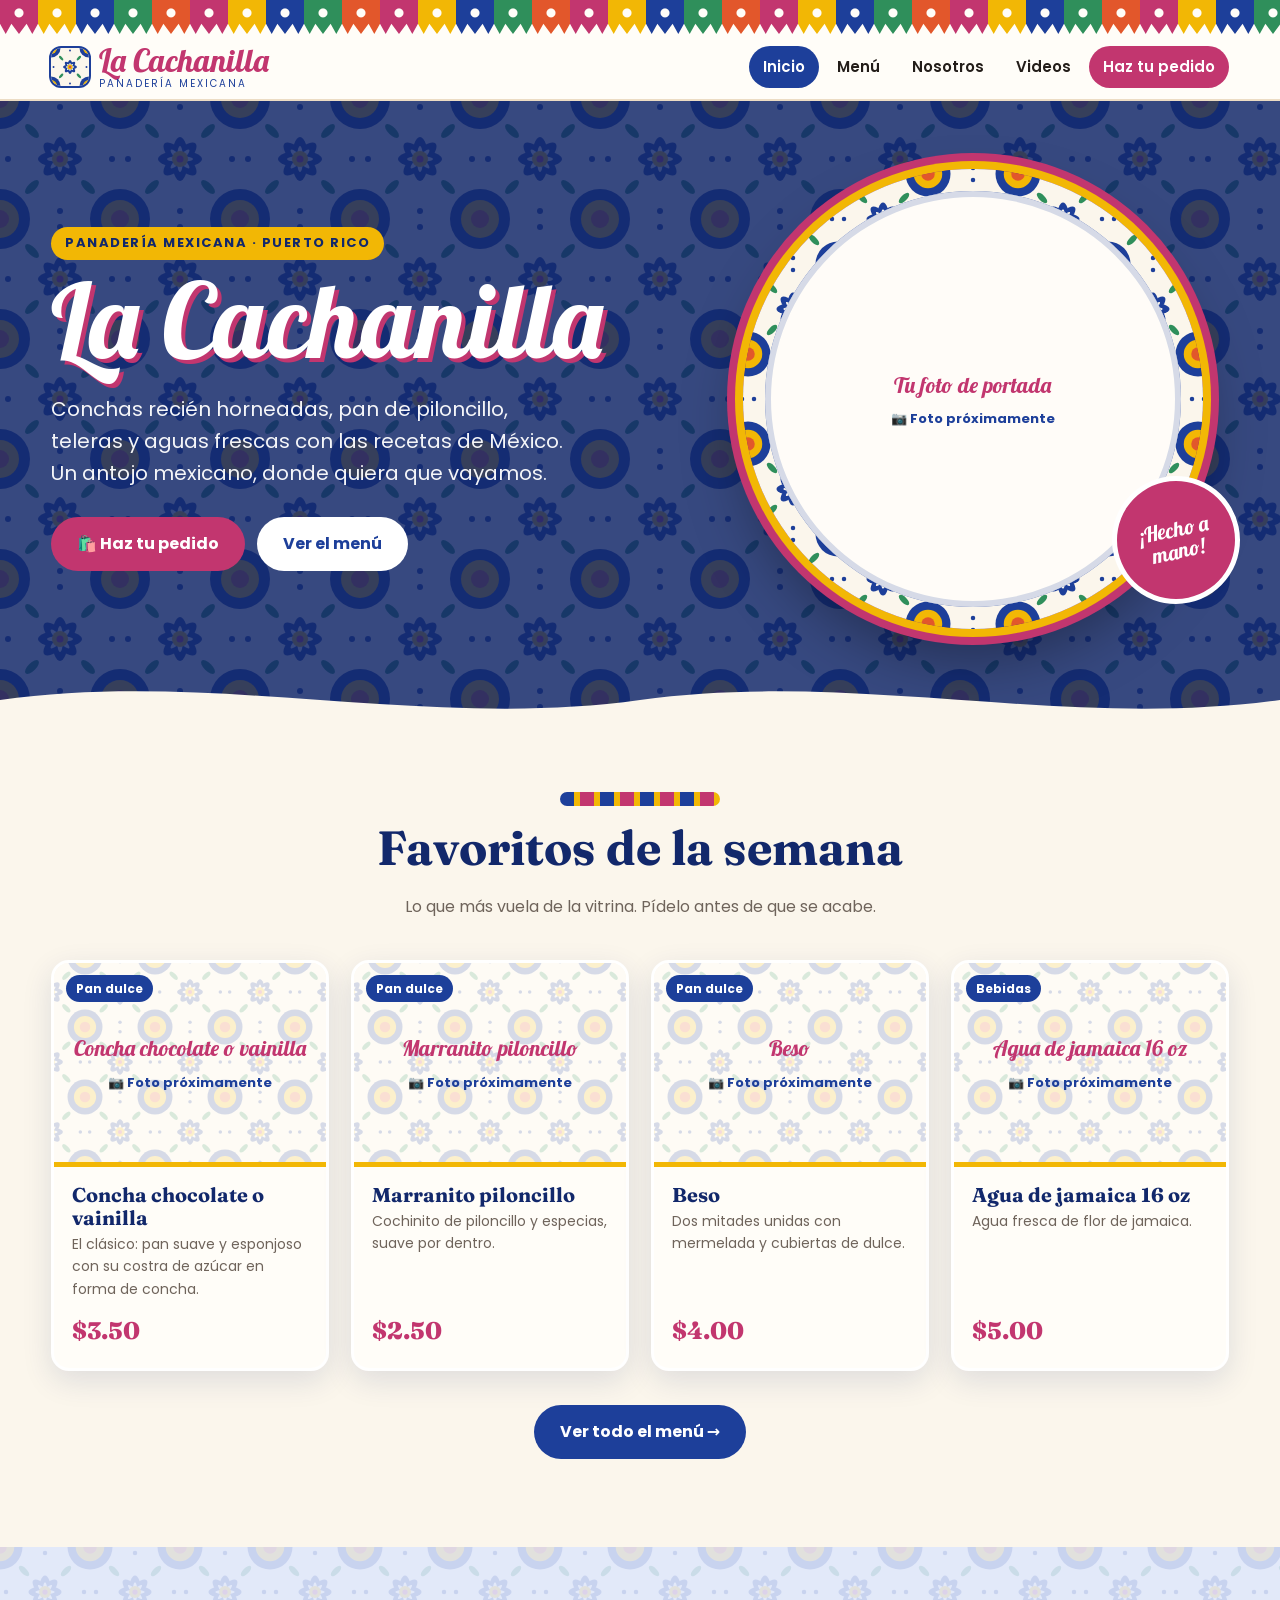
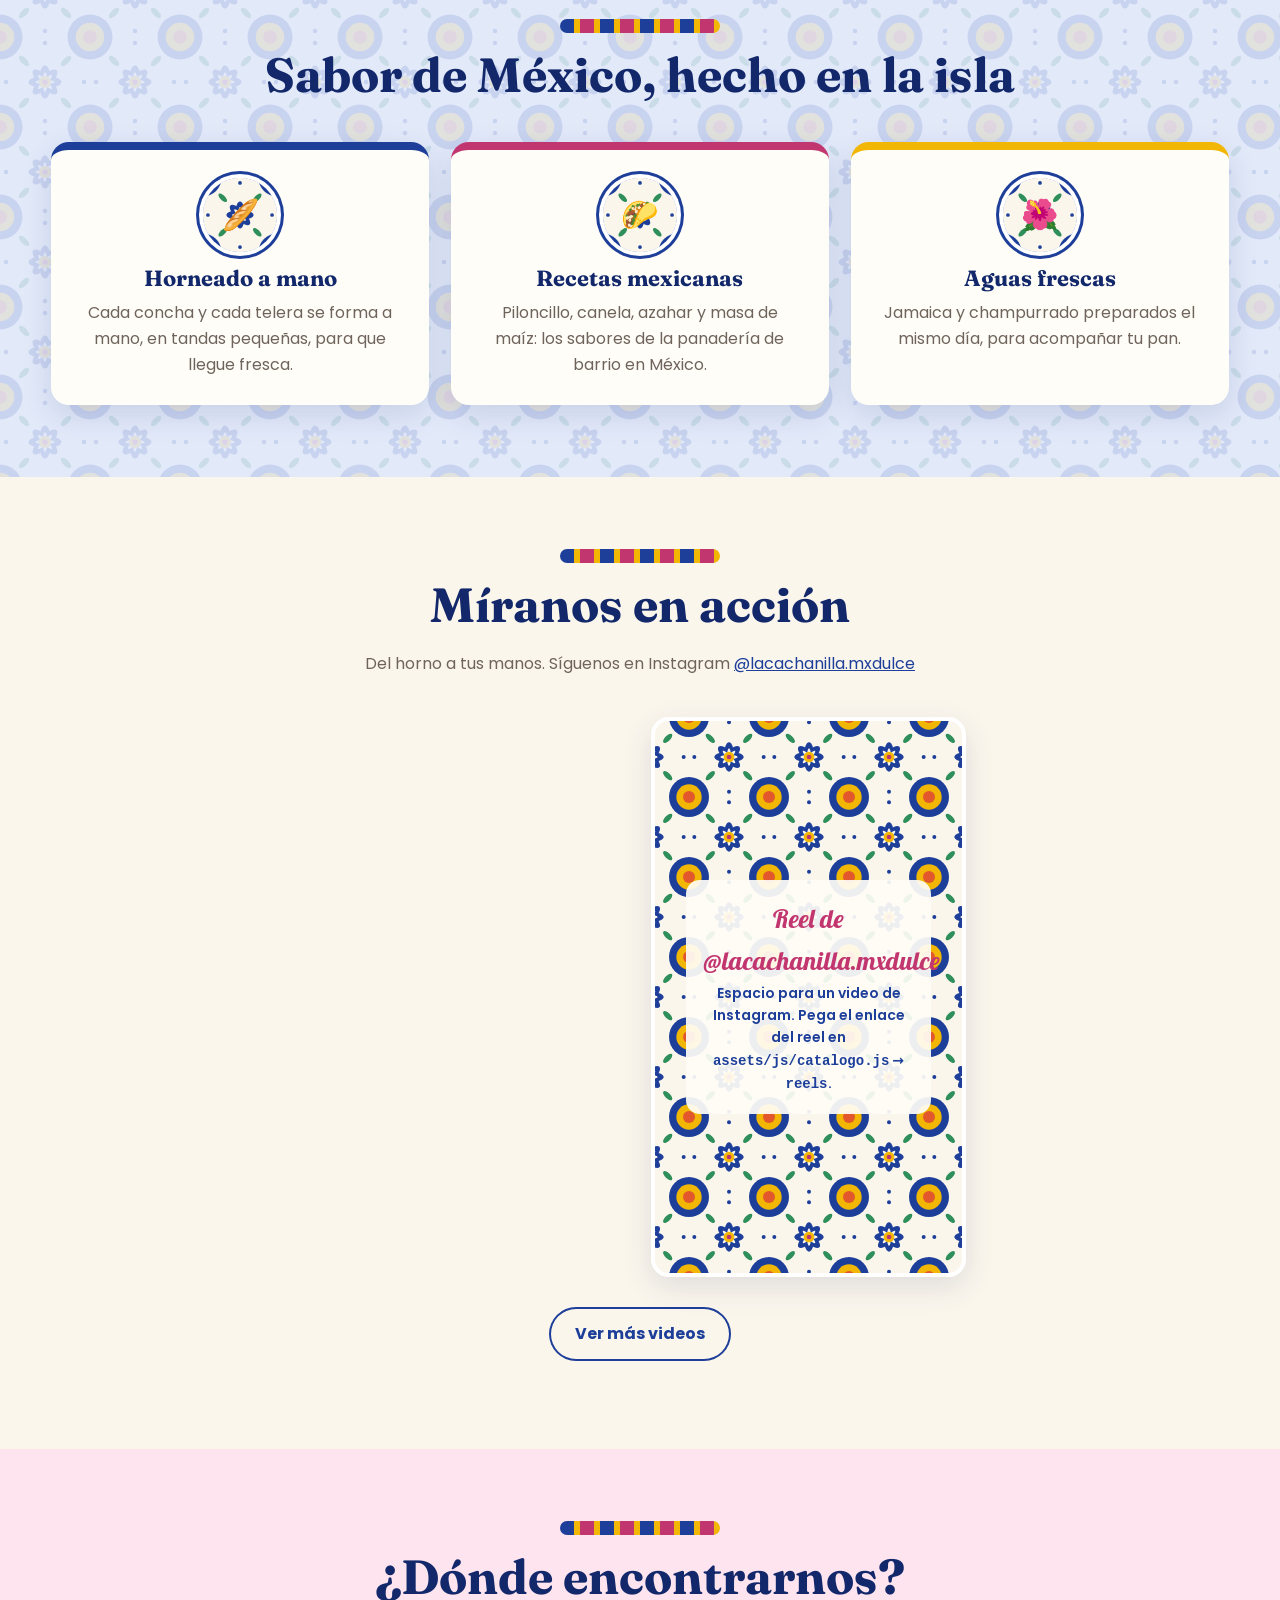
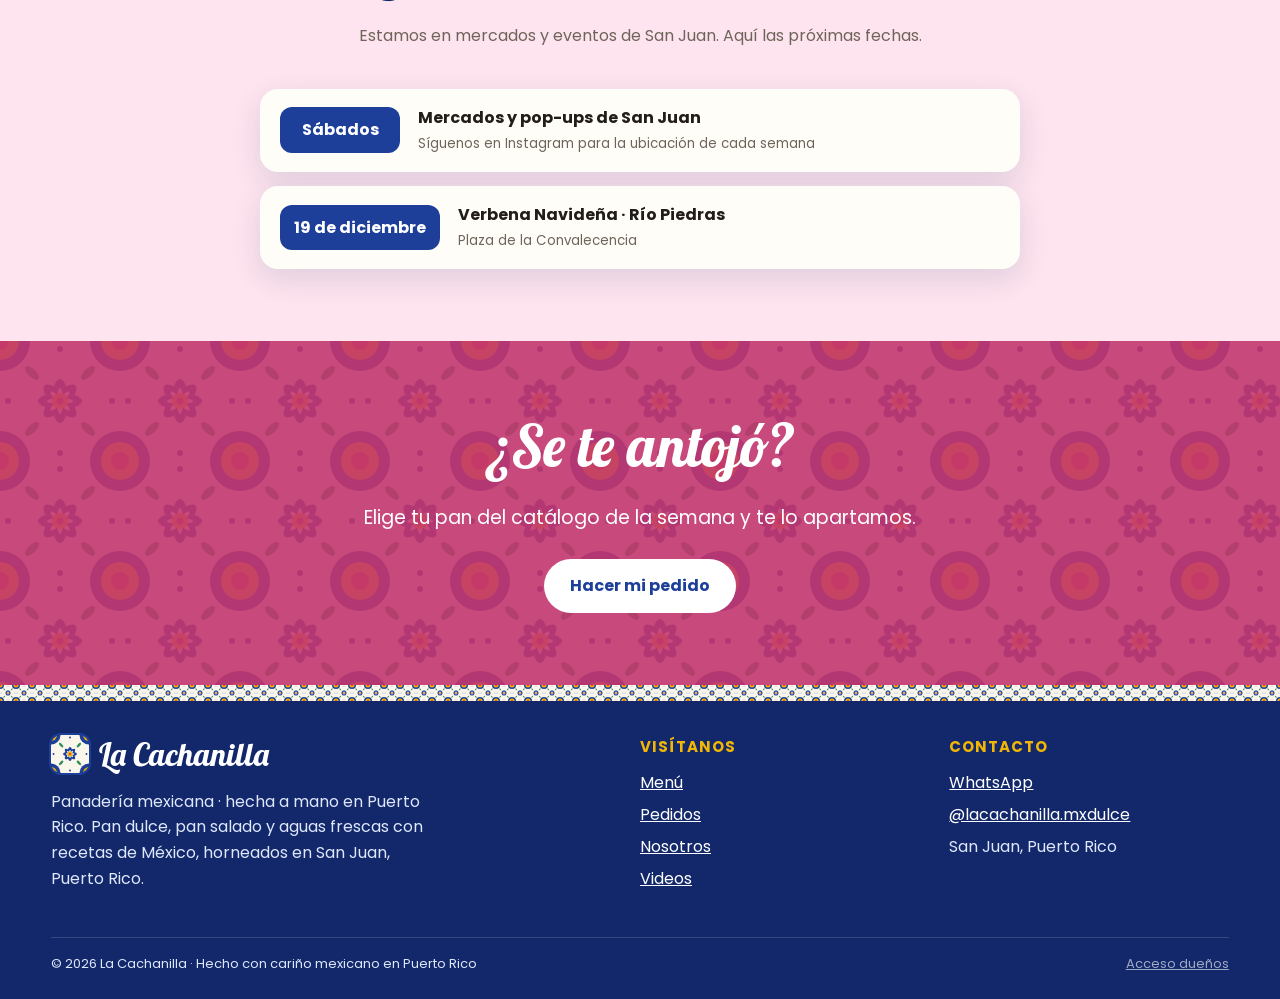
==== index.html @ 2eab951f "Sitio web La Cachanilla: diseño talavera, pedidos, panel de dueños y POS Co-Authored-By: Claude Opus" ====
<!DOCTYPE html>
<html lang="es">
<head>
<meta charset="UTF-8">
<meta name="viewport" content="width=device-width, initial-scale=1">
<title>La Cachanilla · Panadería Mexicana en Puerto Rico</title>
<meta name="description" content="Pan dulce mexicano, conchas, marranitos, teleras y aguas frescas hechos a mano en San Juan, Puerto Rico. Haz tu pedido de la semana.">
<link rel="icon" href="assets/img/talavera.svg">
<link rel="preconnect" href="https://fonts.googleapis.com"><link rel="preconnect" href="https://fonts.gstatic.com" crossorigin>
<link href="https://fonts.googleapis.com/css2?family=Fraunces:opsz,wght@9..144,700;9..144,800&family=Lobster&family=Poppins:wght@400;600;700&display=swap" rel="stylesheet">
<link rel="stylesheet" href="assets/css/styles.css">
<script>window.phFoto=function(i){(window._phq=window._phq||[]).push(i)}</script>
</head>
<body data-page="inicio">
<div id="site-header"></div>

<main>
  <!-- HERO -->
  <section class="hero" style="padding:0">
    <div class="wrap">
      <div>
        <span class="kicker">Panadería mexicana · Puerto Rico</span>
        <h1>La Cachanilla</h1>
        <p class="lead">Conchas recién horneadas, pan de piloncillo, teleras y aguas frescas con las recetas de México. Un antojo mexicano, donde quiera que vayamos.</p>
        <div class="btns">
          <a class="btn btn-rosa" href="pedidos.html">🛍️ Haz tu pedido</a>
          <a class="btn btn-blanco" href="menu.html">Ver el menú</a>
        </div>
      </div>
      <div style="position:relative">
        <div class="plato">
          <!-- ESPACIO PARA FOTO PRINCIPAL: sube assets/img/portada.jpg -->
          <div class="foto"><img src="assets/img/portada.jpg" alt="Pan dulce de La Cachanilla" data-n="Tu foto de portada" onerror="phFoto(this)"></div>
        </div>
        <div class="sello">¡Hecho a mano!</div>
      </div>
    </div>
    <svg class="ola" viewBox="0 0 1440 50" preserveAspectRatio="none" aria-hidden="true"><path d="M0 30 C 240 0 480 60 720 30 C 960 0 1200 60 1440 30 L1440 50 L0 50 Z" fill="#fbf6ec"/></svg>
  </section>

  <!-- DESTACADOS -->
  <section>
    <div class="wrap">
      <div class="titulo rev">
        <div class="cenefa"></div>
        <h2>Favoritos de la semana</h2>
        <p>Lo que más vuela de la vitrina. Pídelo antes de que se acabe.</p>
      </div>
      <div class="grid" id="destacados"></div>
      <p style="text-align:center;margin-top:34px"><a class="btn btn-azul" href="menu.html">Ver todo el menú →</a></p>
    </div>
  </section>

  <!-- VALORES -->
  <section class="bg-azulejo">
    <div class="wrap">
      <div class="titulo rev">
        <div class="cenefa"></div>
        <h2>Sabor de México, hecho en la isla</h2>
      </div>
      <div class="valores">
        <div class="valor rev"><div class="ico">🥖</div><h3>Horneado a mano</h3><p>Cada concha y cada telera se forma a mano, en tandas pequeñas, para que llegue fresca.</p></div>
        <div class="valor rev"><div class="ico">🌮</div><h3>Recetas mexicanas</h3><p>Piloncillo, canela, azahar y masa de maíz: los sabores de la panadería de barrio en México.</p></div>
        <div class="valor rev"><div class="ico">🌺</div><h3>Aguas frescas</h3><p>Jamaica y champurrado preparados el mismo día, para acompañar tu pan.</p></div>
      </div>
    </div>
  </section>

  <!-- VIDEO / INSTAGRAM -->
  <section>
    <div class="wrap">
      <div class="titulo rev">
        <div class="cenefa"></div>
        <h2>Míranos en acción</h2>
        <p>Del horno a tus manos. Síguenos en Instagram <a id="igLink" target="_blank" rel="noopener"></a></p>
      </div>
      <div class="reels" id="reelsInicio"></div>
      <p style="text-align:center;margin-top:30px"><a class="btn btn-borde" href="instagram.html">Ver más videos</a></p>
    </div>
  </section>

  <!-- EVENTOS -->
  <section class="bg-rosa">
    <div class="wrap">
      <div class="titulo rev">
        <div class="cenefa"></div>
        <h2>¿Dónde encontrarnos?</h2>
        <p>Estamos en mercados y eventos de San Juan. Aquí las próximas fechas.</p>
      </div>
      <div class="eventos" id="eventos"></div>
    </div>
  </section>

  <!-- CTA -->
  <section class="banda">
    <div class="wrap">
      <h2>¿Se te antojó?</h2>
      <p style="font-size:19px;margin:0 0 26px">Elige tu pan del catálogo de la semana y te lo apartamos.</p>
      <a class="btn btn-blanco" href="pedidos.html">Hacer mi pedido</a>
    </div>
  </section>
</main>

<div id="site-footer"></div>

<script src="assets/js/catalogo.js"></script>
<script src="assets/js/site.js"></script>
<script src="assets/js/instagram.js"></script>
<script>
  const D = window.CACHANILLA;
  $('#destacados').innerHTML = D.productos.filter(p => p.destacado && p.disponible).slice(0, 4).map(p => `
    <article class="card rev">
      <div class="img">${fotoProducto(p)}<span class="tag">${esc(p.cat)}</span></div>
      <div class="body"><h3>${esc(p.nombre)}</h3><p>${esc(p.desc)}</p><div class="precio">${money(p.precio)}</div></div>
    </article>`).join('');
  $('#eventos').innerHTML = D.negocio.eventos.map(e => `
    <div class="evento rev"><div class="f">${esc(e.fecha)}</div><div><b>${esc(e.lugar)}</b><small>${esc(e.nota || '')}</small></div></div>`).join('');
  const ig = $('#igLink'); ig.href = 'https://instagram.com/' + D.negocio.instagram; ig.textContent = '@' + D.negocio.instagram;
  pintarReels('#reelsInicio', 2, true);
  revelar();
</script>
</body>
</html>
---- assets/css/styles.css ----
/* =========================================================
   La Cachanilla · Estilos del sitio (concepto Talavera)
   ========================================================= */
:root{
  --cobalto:#1d3f9a; --cobalto-o:#12286b; --cielo:#dfe7fb;
  --amarillo:#f2b705; --naranja:#e2572b; --rosa:#c2366f; --rosa-l:#fde4ee;
  --verde:#1f4d3a; --hoja:#2f8f5b; --crema:#fbf6ec; --papel:#fffdf8;
  --tinta:#231d19; --gris:#6f645b; --linea:#ecdcc4;
  --radio:18px; --sombra:0 10px 30px rgba(18,40,107,.12);
  --f-logo:'Lobster',cursive; --f-tit:'Fraunces',Georgia,serif; --f-txt:'Poppins',system-ui,sans-serif;
}
*{box-sizing:border-box}
html{scroll-behavior:smooth}
body{margin:0;font-family:var(--f-txt);color:var(--tinta);background:var(--crema);line-height:1.6;font-size:16px}
img{max-width:100%;display:block}
a{color:var(--cobalto)}
h1,h2,h3{font-family:var(--f-tit);line-height:1.15;margin:0 0 .4em;color:var(--cobalto-o)}
.wrap{width:min(1180px,92%);margin-inline:auto}
.sr{position:absolute;width:1px;height:1px;overflow:hidden;clip:rect(0 0 0 0)}

/* ---------- Papel picado ---------- */
.papel{display:flex;height:34px;overflow:hidden;position:relative;z-index:2}
.papel span{flex:1;min-width:38px;clip-path:polygon(0 0,100% 0,100% 70%,85% 100%,70% 70%,50% 100%,30% 70%,15% 100%,0 70%);
  -webkit-mask:radial-gradient(circle at 50% 38%,transparent 4px,#000 5px);mask:radial-gradient(circle at 50% 38%,transparent 4px,#000 5px)}
.papel span:nth-child(5n+1){background:var(--rosa)} .papel span:nth-child(5n+2){background:var(--amarillo)}
.papel span:nth-child(5n+3){background:var(--cobalto)} .papel span:nth-child(5n+4){background:var(--hoja)}
.papel span:nth-child(5n+5){background:var(--naranja)}
.papel::before{content:"";position:absolute;left:0;right:0;top:3px;height:2px;background:rgba(0,0,0,.25)}

/* ---------- Cabecera ---------- */
.top{position:sticky;top:0;z-index:50;background:var(--papel);box-shadow:0 2px 0 var(--linea)}
.nav{display:flex;align-items:center;gap:18px;padding:10px 0}
.logo{font-family:var(--f-logo);font-size:32px;color:var(--rosa);text-decoration:none;line-height:1;display:flex;align-items:center;gap:10px}
.logo i{width:38px;height:38px;border-radius:10px;background:url(../img/talavera.svg) center/38px;box-shadow:0 0 0 2px var(--cobalto);flex:none}
.logo small{display:block;font-family:var(--f-txt);font-size:10px;letter-spacing:2px;color:var(--cobalto);text-transform:uppercase;margin-top:3px}
.menu{display:flex;gap:4px;margin-left:auto;list-style:none;padding:0;margin-block:0}
.menu a{display:block;padding:9px 14px;border-radius:999px;text-decoration:none;color:var(--tinta);font-weight:600;font-size:15px}
.menu a:hover{background:var(--cielo)}
.menu a.on{background:var(--cobalto);color:#fff}
.menu a.cta{background:var(--rosa);color:#fff}
.menu a.cta:hover{background:#a52a5c}
.burger{display:none;margin-left:auto;background:var(--cobalto);color:#fff;border:0;border-radius:12px;width:46px;height:46px;font-size:22px;cursor:pointer}
@media (max-width:880px){
  .burger{display:block}
  .menu{display:none;position:absolute;left:0;right:0;top:100%;flex-direction:column;background:var(--papel);padding:10px 4%;box-shadow:0 12px 20px rgba(0,0,0,.08)}
  .menu.open{display:flex}
  .menu a{padding:13px 16px}
}

/* ---------- Botones ---------- */
.btn{display:inline-flex;align-items:center;gap:8px;padding:14px 26px;border-radius:999px;font-weight:700;text-decoration:none;border:0;cursor:pointer;font-family:inherit;font-size:16px;transition:transform .15s, box-shadow .15s}
.btn:hover{transform:translateY(-2px);box-shadow:var(--sombra)}
.btn-rosa{background:var(--rosa);color:#fff}
.btn-azul{background:var(--cobalto);color:#fff}
.btn-blanco{background:#fff;color:var(--cobalto)}
.btn-borde{background:transparent;color:var(--cobalto);box-shadow:inset 0 0 0 2px var(--cobalto)}
.btn:disabled{opacity:.45;cursor:not-allowed;transform:none;box-shadow:none}

/* ---------- Hero ---------- */
.hero{position:relative;background:var(--cobalto-o);color:#fff;overflow:hidden}
.hero::before{content:"";position:absolute;inset:0;background:url(../img/talavera.svg) 0 0/120px;opacity:.16}
.hero .wrap{position:relative;display:grid;grid-template-columns:1.1fr .9fr;gap:40px;align-items:center;padding:70px 0 90px}
.hero h1{font-family:var(--f-logo);font-weight:400;color:#fff;font-size:clamp(54px,9vw,104px);margin:0;text-shadow:4px 4px 0 var(--rosa)}
.hero .kicker{display:inline-block;background:var(--amarillo);color:var(--cobalto-o);font-weight:700;padding:6px 14px;border-radius:999px;font-size:13px;letter-spacing:1.5px;text-transform:uppercase}
.hero p.lead{font-size:20px;max-width:520px;opacity:.95;margin:14px 0 28px}
.hero .btns{display:flex;gap:12px;flex-wrap:wrap}
.plato{position:relative;aspect-ratio:1;border-radius:50%;padding:22px;background:url(../img/talavera.svg) center/90px;box-shadow:0 0 0 8px var(--amarillo),0 0 0 16px var(--rosa),0 30px 60px rgba(0,0,0,.35);max-width:460px;margin-inline:auto;width:100%}
.plato .foto{width:100%;height:100%;border-radius:50%;overflow:hidden;background:var(--papel);box-shadow:inset 0 0 0 6px var(--cobalto)}
.plato .foto img{width:100%;height:100%;object-fit:cover}
.sello{position:absolute;right:-6px;bottom:30px;background:var(--rosa);color:#fff;border-radius:50%;width:118px;height:118px;display:flex;align-items:center;justify-content:center;text-align:center;font-family:var(--f-logo);font-size:21px;line-height:1.05;transform:rotate(-12deg);box-shadow:0 0 0 5px #fff;padding:10px}
.ola{display:block;width:100%;height:50px;margin-top:-49px;position:relative}
@media (max-width:880px){ .hero .wrap{grid-template-columns:1fr;padding:40px 0 70px;text-align:center} .hero p.lead{margin-inline:auto} .hero .btns{justify-content:center} .plato{max-width:320px} .sello{width:96px;height:96px;font-size:17px} }

/* ---------- Secciones ---------- */
section{padding:72px 0}
.titulo{text-align:center;margin-bottom:40px}
.titulo h2{font-size:clamp(32px,5vw,48px)}
.titulo p{color:var(--gris);max-width:620px;margin:0 auto}
.titulo .cenefa{width:160px;height:14px;margin:0 auto 14px;background:repeating-linear-gradient(90deg,var(--cobalto) 0 14px,var(--amarillo) 14px 20px,var(--rosa) 20px 34px,var(--amarillo) 34px 40px);border-radius:7px}
.bg-azulejo{position:relative;background:var(--cielo)}
.bg-azulejo::before{content:"";position:absolute;inset:0;background:url(../img/talavera.svg) 0 0/90px;opacity:.12;pointer-events:none}
.bg-azulejo > *{position:relative}
.bg-rosa{background:var(--rosa-l)}

/* ---------- Tarjetas de producto ---------- */
.grid{display:grid;grid-template-columns:repeat(auto-fill,minmax(240px,1fr));gap:22px}
.card{background:var(--papel);border-radius:var(--radio);overflow:hidden;box-shadow:var(--sombra);display:flex;flex-direction:column;border:3px solid #fff;transition:transform .2s}
.card:hover{transform:translateY(-4px)}
.card .img{position:relative;aspect-ratio:4/3;background:url(../img/talavera.svg) center/70px;border-bottom:5px solid var(--amarillo)}
.card .img img{width:100%;height:100%;object-fit:cover}
.card .tag{position:absolute;top:12px;left:12px;background:var(--cobalto);color:#fff;font-size:12px;font-weight:700;padding:4px 10px;border-radius:999px}
.card .body{padding:16px 18px 18px;display:flex;flex-direction:column;flex:1}
.card h3{font-size:20px;margin-bottom:4px}
.card p{color:var(--gris);font-size:14px;margin:0 0 12px;flex:1}
.card .precio{font-family:var(--f-tit);font-weight:800;color:var(--rosa);font-size:24px}
.ph{width:100%;height:100%;display:flex;flex-direction:column;align-items:center;justify-content:center;gap:6px;background:rgba(255,253,248,.82);color:var(--cobalto);font-weight:700;font-size:13px;text-align:center;padding:10px}
.ph b{font-family:var(--f-logo);font-weight:400;font-size:22px;color:var(--rosa)}

/* ---------- Valores ---------- */
.valores{display:grid;grid-template-columns:repeat(auto-fit,minmax(240px,1fr));gap:22px}
.valor{background:var(--papel);border-radius:var(--radio);padding:28px;text-align:center;box-shadow:var(--sombra);border-top:8px solid var(--cobalto)}
.valor:nth-child(2){border-top-color:var(--rosa)} .valor:nth-child(3){border-top-color:var(--amarillo)}
.valor .ico{width:74px;height:74px;margin:0 auto 14px;border-radius:50%;background:url(../img/talavera.svg) center/74px;display:flex;align-items:center;justify-content:center;font-size:30px;box-shadow:0 0 0 4px #fff,0 0 0 7px var(--cobalto)}
.valor h3{font-size:22px}
.valor p{color:var(--gris);margin:0}

/* ---------- Banda CTA ---------- */
.banda{background:var(--rosa);color:#fff;text-align:center;position:relative;overflow:hidden}
.banda::before{content:"";position:absolute;inset:0;background:url(../img/talavera.svg) 0 0/120px;opacity:.1}
.banda > *{position:relative}
.banda h2{color:#fff;font-family:var(--f-logo);font-weight:400;font-size:clamp(36px,6vw,58px)}

/* ---------- Eventos ---------- */
.eventos{display:grid;gap:14px;max-width:760px;margin:auto}
.evento{display:flex;gap:18px;align-items:center;background:var(--papel);border-radius:var(--radio);padding:16px 20px;box-shadow:var(--sombra)}
.evento .f{background:var(--cobalto);color:#fff;font-weight:700;border-radius:12px;padding:10px 14px;min-width:120px;text-align:center}
.evento b{display:block}
.evento small{color:var(--gris)}

/* ---------- Instagram / video ---------- */
.reels{display:grid;grid-template-columns:repeat(auto-fit,minmax(300px,1fr));gap:22px;align-items:start}
.reel-ph{aspect-ratio:9/16;max-height:560px;border-radius:var(--radio);background:url(../img/talavera.svg) center/80px;display:flex;align-items:center;justify-content:center;box-shadow:var(--sombra);border:4px solid #fff}
.reel-ph div{background:rgba(255,253,248,.92);border-radius:14px;padding:18px;text-align:center;max-width:80%;color:var(--cobalto);font-weight:600;font-size:14px}
.reel-ph div b{display:block;font-family:var(--f-logo);font-weight:400;font-size:26px;color:var(--rosa)}
.video-box{border-radius:var(--radio);overflow:hidden;box-shadow:0 0 0 6px var(--amarillo),var(--sombra);background:#000}
.video-box video{width:100%;display:block}
.instagram-media{margin:0 auto !important;min-width:0 !important}

/* ---------- Pie ---------- */
footer{background:var(--cobalto-o);color:#dfe7fb;padding:50px 0 24px;position:relative}
footer::before{content:"";position:absolute;left:0;right:0;top:0;height:16px;background:url(../img/talavera.svg) 0 0/16px}
footer .cols{display:grid;grid-template-columns:2fr 1fr 1fr;gap:30px}
footer a{color:#fff}
footer h4{color:var(--amarillo);margin:0 0 8px;font-size:15px;letter-spacing:1px;text-transform:uppercase}
footer ul{list-style:none;padding:0;margin:0;line-height:2}
footer .logo{color:#fff}
footer .copy{border-top:1px solid rgba(255,255,255,.15);margin-top:30px;padding-top:16px;font-size:13px;display:flex;justify-content:space-between;flex-wrap:wrap;gap:8px}
@media (max-width:760px){ footer .cols{grid-template-columns:1fr} }

/* ---------- Página interior ---------- */
.cabeza{background:var(--cobalto);color:#fff;text-align:center;padding:56px 0 64px;position:relative;overflow:hidden}
.cabeza::before{content:"";position:absolute;inset:0;background:url(../img/talavera.svg) 0 0/100px;opacity:.14}
.cabeza > *{position:relative}
.cabeza h1{color:#fff;font-family:var(--f-logo);font-weight:400;font-size:clamp(44px,7vw,72px);margin:0;text-shadow:3px 3px 0 var(--rosa)}
.cabeza p{margin:6px auto 0;max-width:620px;opacity:.92}
.filtros{display:flex;gap:8px;flex-wrap:wrap;justify-content:center;margin-bottom:28px}
.filtros button{border:0;background:#fff;padding:9px 18px;border-radius:999px;font-weight:600;font-family:inherit;cursor:pointer;color:var(--cobalto);box-shadow:inset 0 0 0 2px var(--cielo)}
.filtros button.on{background:var(--cobalto);color:#fff}

/* ---------- Pedidos ---------- */
.pedido-layout{display:grid;grid-template-columns:1fr 380px;gap:28px;align-items:start}
.qty{display:flex;align-items:center;gap:8px;margin-top:10px}
.qty button{width:40px;height:40px;border-radius:12px;border:0;font-size:22px;font-weight:800;cursor:pointer;background:var(--cielo);color:var(--cobalto)}
.qty button.mas{background:var(--rosa);color:#fff}
.qty output{min-width:28px;text-align:center;font-weight:800;font-size:18px}
.card.sel{border-color:var(--rosa)}
.resumen{position:sticky;top:90px;background:var(--papel);border-radius:var(--radio);box-shadow:var(--sombra);padding:22px;border-top:8px solid var(--rosa)}
.resumen h3{font-size:24px}
.lin{display:flex;justify-content:space-between;gap:10px;padding:7px 0;border-bottom:1px dashed var(--linea);font-size:15px}
.tot{display:flex;justify-content:space-between;font-weight:800;font-size:22px;color:var(--cobalto-o);margin:12px 0 4px}
.form label{display:block;font-weight:600;font-size:14px;margin:12px 0 4px}
.form input,.form textarea,.form select{width:100%;padding:12px 14px;border-radius:12px;border:2px solid var(--linea);font-family:inherit;font-size:16px;background:#fff}
.form input:focus,.form textarea:focus,.form select:focus{outline:none;border-color:var(--cobalto)}
.nota{font-size:13px;color:var(--gris)}
.barra-movil{display:none}
@media (max-width:960px){
  .pedido-layout{grid-template-columns:1fr}
  .resumen{position:static}
  .barra-movil{display:flex;position:fixed;left:12px;right:12px;bottom:12px;z-index:40;background:var(--cobalto);color:#fff;border-radius:16px;padding:12px 16px;align-items:center;gap:12px;box-shadow:0 10px 30px rgba(0,0,0,.3)}
  .barra-movil b{flex:1}
}

/* ---------- Acceso ---------- */
.acceso{min-height:100vh;display:flex;align-items:center;justify-content:center;background:var(--cobalto-o);position:relative;padding:20px}
.acceso::before{content:"";position:absolute;inset:0;background:url(../img/talavera.svg) 0 0/120px;opacity:.2}
.caja-login{position:relative;background:var(--papel);border-radius:24px;padding:36px 32px;width:min(420px,100%);box-shadow:0 0 0 8px var(--amarillo),0 30px 60px rgba(0,0,0,.4)}
.caja-login .logo{justify-content:center;margin-bottom:6px}
.error{background:#fbe4e2;color:#b3261e;border-radius:10px;padding:10px 12px;font-size:14px;margin-top:12px;display:none}
.error.on{display:block}

/* ---------- Toast ---------- */
.toast{position:fixed;left:50%;bottom:24px;transform:translateX(-50%) translateY(120px);background:var(--verde);color:#fff;padding:12px 20px;border-radius:12px;font-weight:600;z-index:200;transition:transform .25s;max-width:90%}
.toast.on{transform:translateX(-50%) translateY(0)}
.toast.err{background:#b3261e}

/* ---------- Animación de entrada ---------- */
.rev{opacity:0;transform:translateY(24px);transition:opacity .6s, transform .6s}
.rev.in{opacity:1;transform:none}
@media (prefers-reduced-motion:reduce){ .rev{opacity:1;transform:none} html{scroll-behavior:auto} }
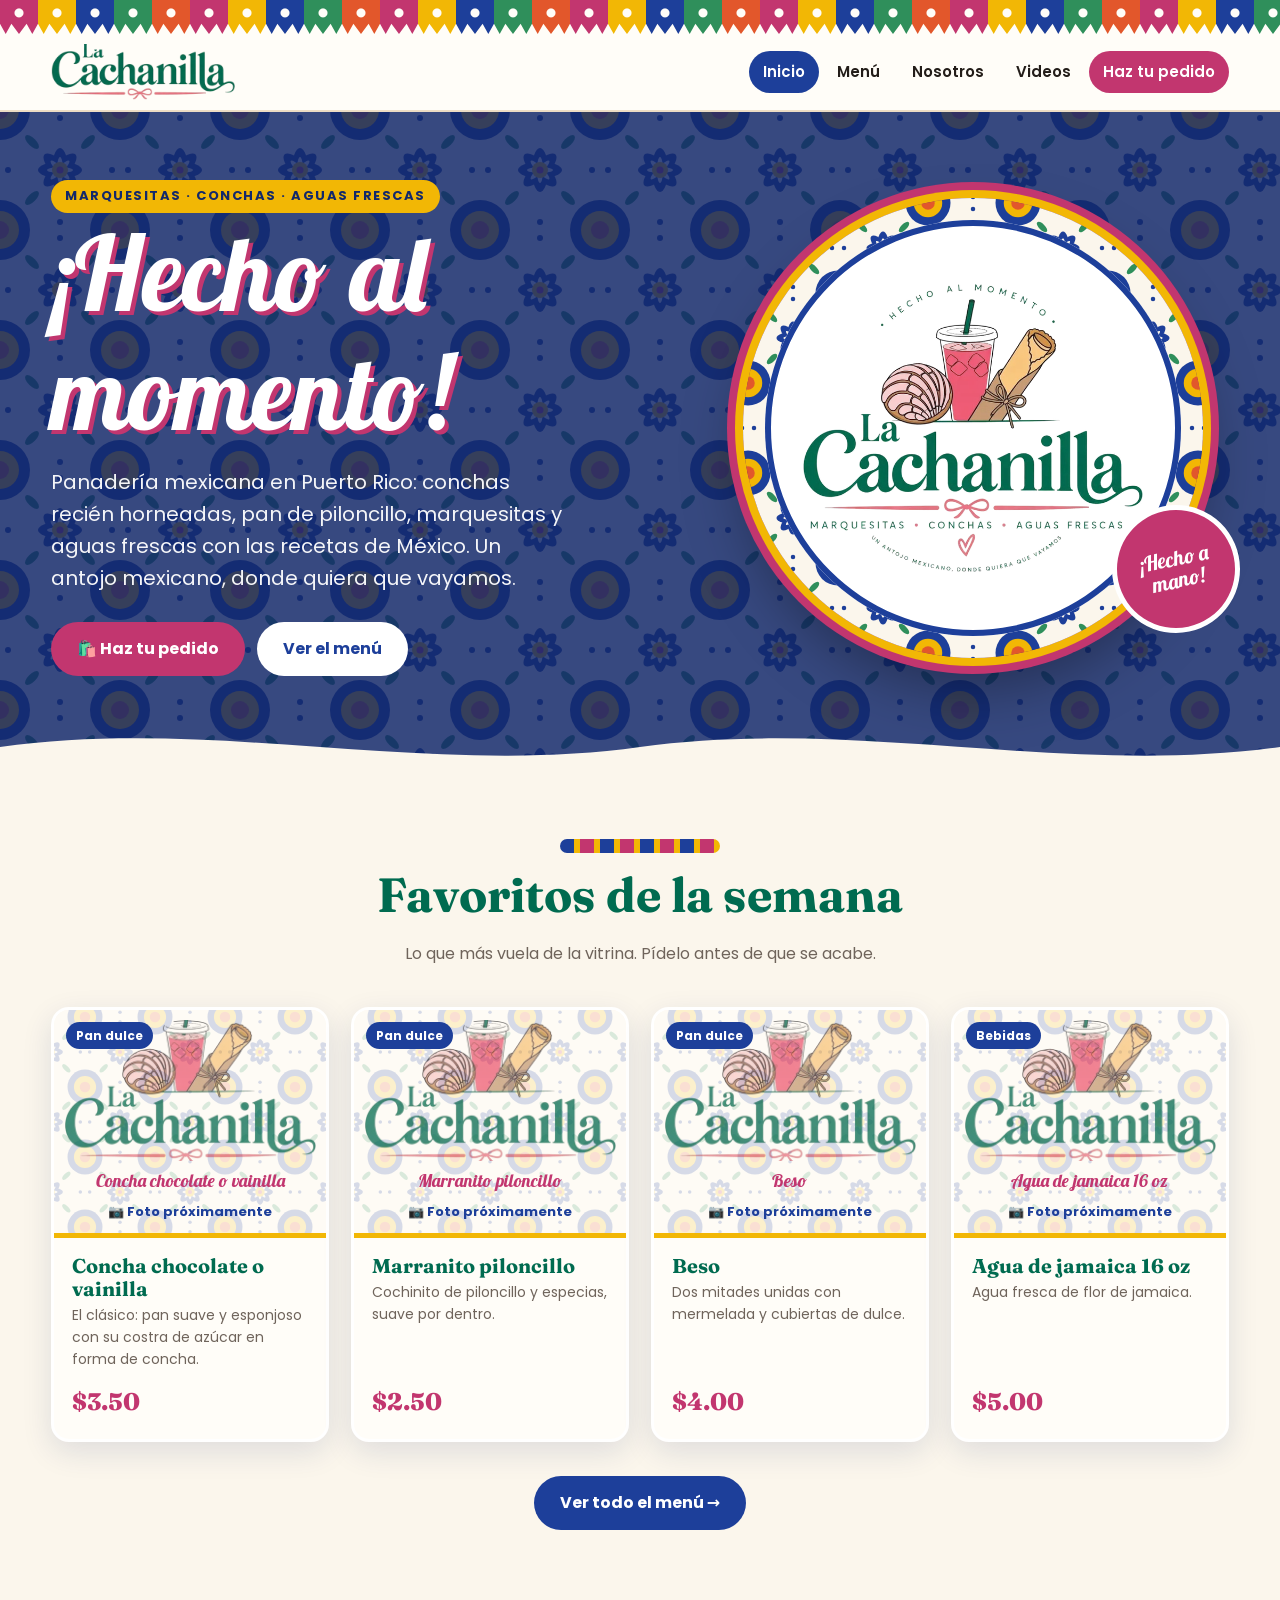
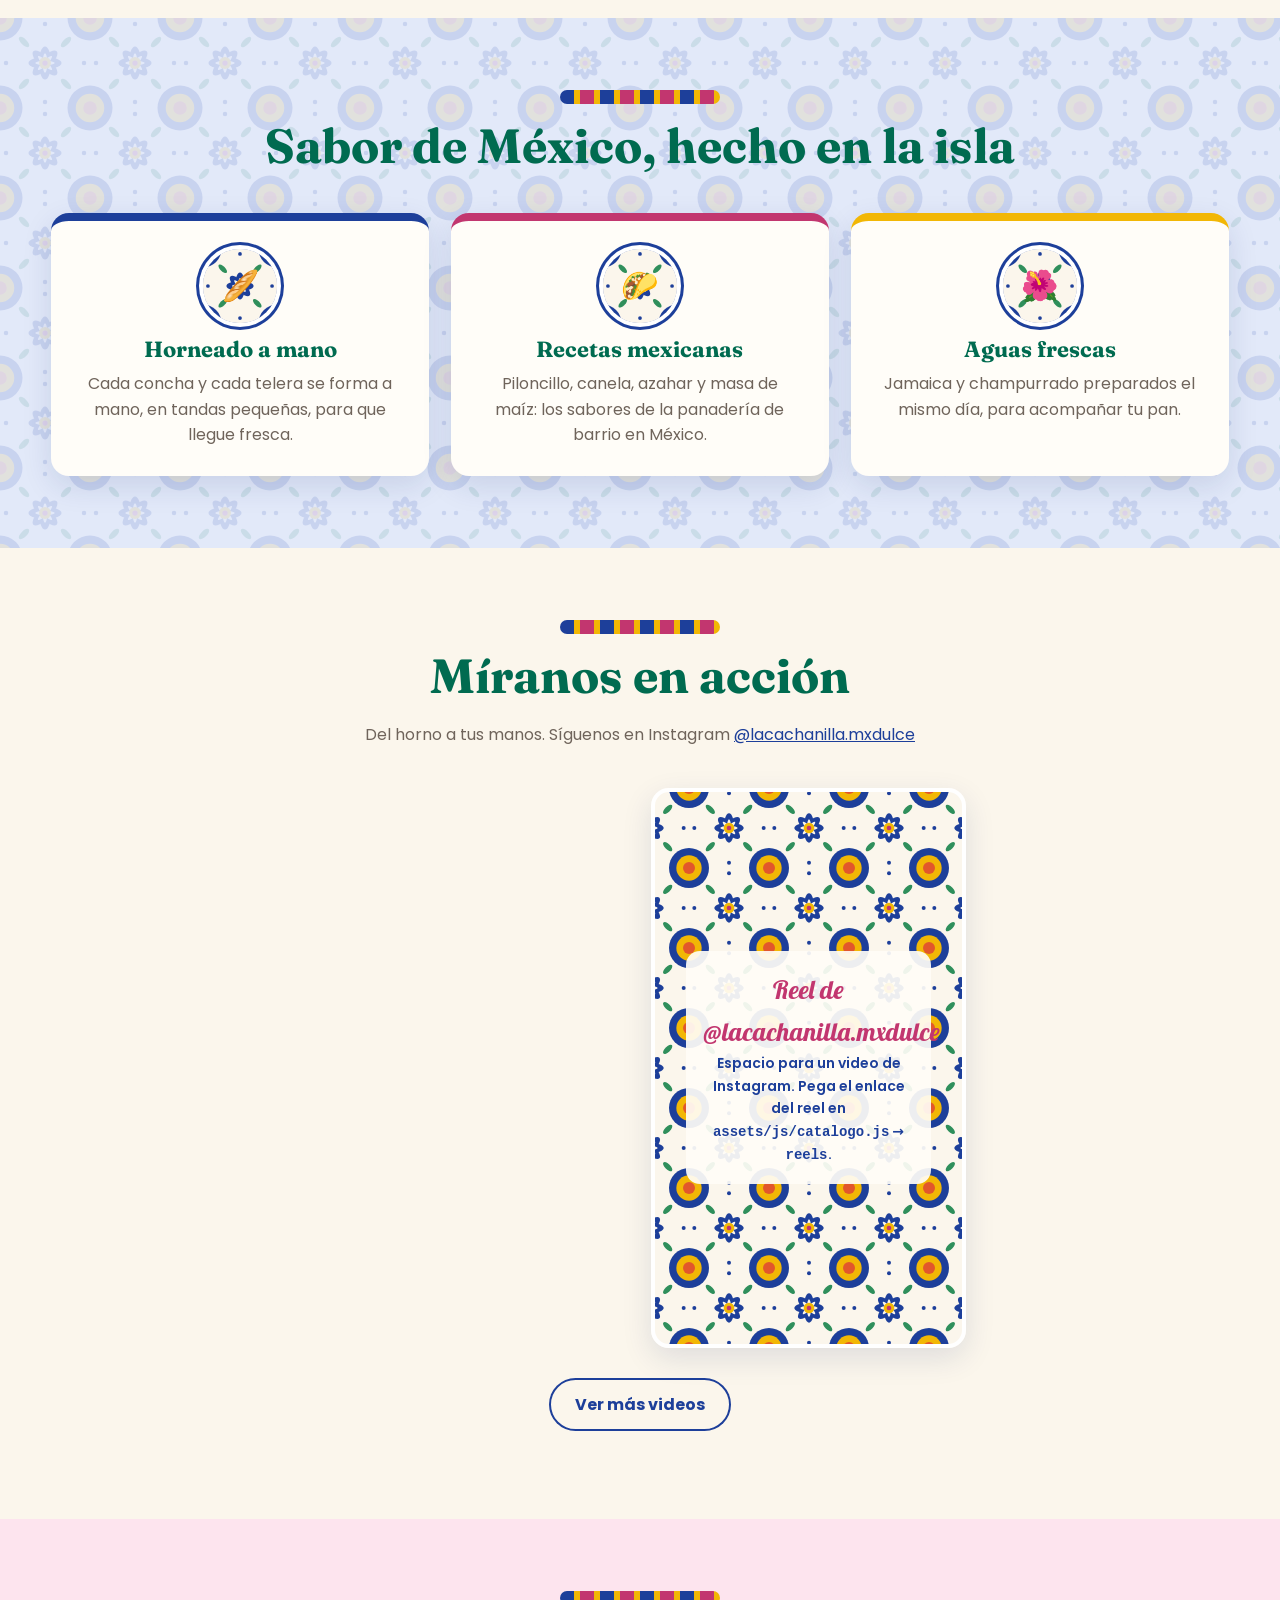
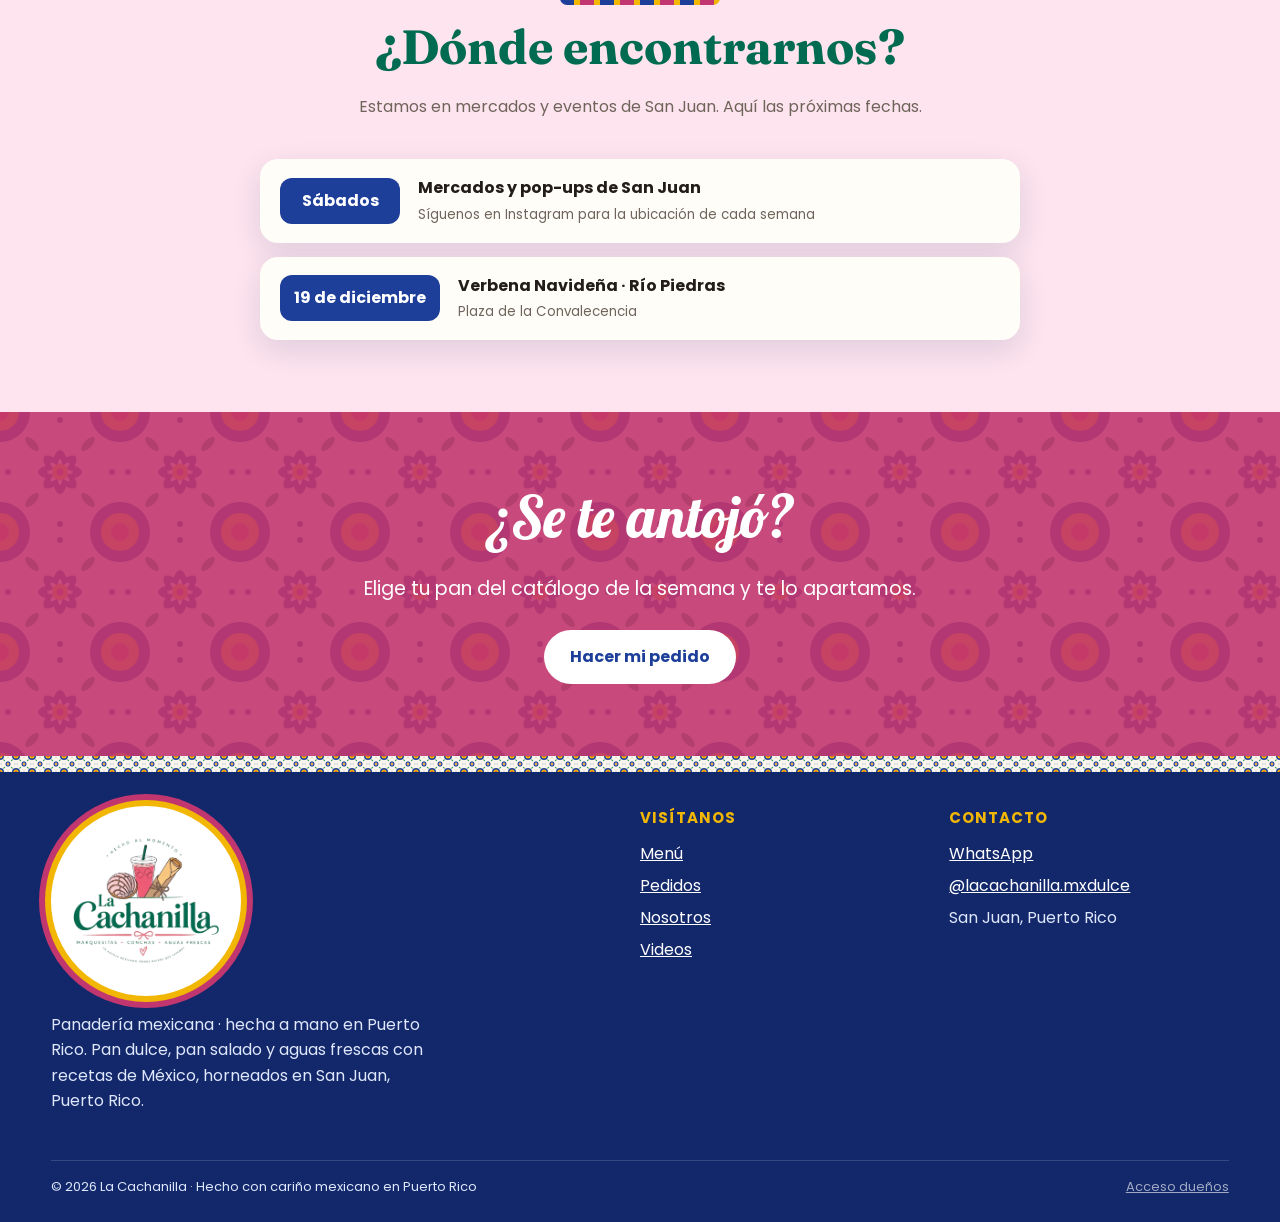
==== commit 06c3dd80: "Logo de La Cachanilla en todo el sitio, área privada, recibos e iconos Co-Authored-By: Claude Opus 5" ====
--- a/index.html
+++ b/index.html
@@ -5,7 +5,14 @@
 <meta name="viewport" content="width=device-width, initial-scale=1">
 <title>La Cachanilla · Panadería Mexicana en Puerto Rico</title>
 <meta name="description" content="Pan dulce mexicano, conchas, marranitos, teleras y aguas frescas hechos a mano en San Juan, Puerto Rico. Haz tu pedido de la semana.">
-<link rel="icon" href="assets/img/talavera.svg">
+<link rel="icon" type="image/png" sizes="32x32" href="assets/img/marca/icono-32.png">
+<link rel="apple-touch-icon" href="assets/img/marca/icono-180.png">
+<meta property="og:title" content="La Cachanilla · Panadería Mexicana en Puerto Rico">
+<meta property="og:description" content="Pan dulce mexicano, conchas, marranitos, teleras y aguas frescas hechos a mano en San Juan, Puerto Rico. Haz tu pedido de la semana.">
+<meta property="og:site_name" content="La Cachanilla">
+<meta property="og:image" content="assets/img/marca/compartir.jpg">
+<meta property="og:type" content="website">
+<meta name="theme-color" content="#006b50">
 <link rel="preconnect" href="https://fonts.googleapis.com"><link rel="preconnect" href="https://fonts.gstatic.com" crossorigin>
 <link href="https://fonts.googleapis.com/css2?family=Fraunces:opsz,wght@9..144,700;9..144,800&family=Lobster&family=Poppins:wght@400;600;700&display=swap" rel="stylesheet">
 <link rel="stylesheet" href="assets/css/styles.css">
@@ -19,9 +26,9 @@
   <section class="hero" style="padding:0">
     <div class="wrap">
       <div>
-        <span class="kicker">Panadería mexicana · Puerto Rico</span>
-        <h1>La Cachanilla</h1>
-        <p class="lead">Conchas recién horneadas, pan de piloncillo, teleras y aguas frescas con las recetas de México. Un antojo mexicano, donde quiera que vayamos.</p>
+        <span class="kicker">Marquesitas · Conchas · Aguas frescas</span>
+        <h1><span class="sr">La Cachanilla · </span>¡Hecho al momento!</h1>
+        <p class="lead">Panadería mexicana en Puerto Rico: conchas recién horneadas, pan de piloncillo, marquesitas y aguas frescas con las recetas de México. Un antojo mexicano, donde quiera que vayamos.</p>
         <div class="btns">
           <a class="btn btn-rosa" href="pedidos.html">🛍️ Haz tu pedido</a>
           <a class="btn btn-blanco" href="menu.html">Ver el menú</a>
@@ -29,8 +36,7 @@
       </div>
       <div style="position:relative">
         <div class="plato">
-          <!-- ESPACIO PARA FOTO PRINCIPAL: sube assets/img/portada.jpg -->
-          <div class="foto"><img src="assets/img/portada.jpg" alt="Pan dulce de La Cachanilla" data-n="Tu foto de portada" onerror="phFoto(this)"></div>
+          <div class="foto logo-plato"><img src="assets/img/marca/logo-completo.webp" alt="Logo de La Cachanilla: concha, agua fresca y marquesita" width="640" height="545"></div>
         </div>
         <div class="sello">¡Hecho a mano!</div>
       </div>
--- a/assets/css/styles.css
+++ b/assets/css/styles.css
@@ -4,7 +4,7 @@
 :root{
   --cobalto:#1d3f9a; --cobalto-o:#12286b; --cielo:#dfe7fb;
   --amarillo:#f2b705; --naranja:#e2572b; --rosa:#c2366f; --rosa-l:#fde4ee;
-  --verde:#1f4d3a; --hoja:#2f8f5b; --crema:#fbf6ec; --papel:#fffdf8;
+  --verde:#1f4d3a; --verde-marca:#006b50; --rosa-marca:#ee5876; --hoja:#2f8f5b; --crema:#fbf6ec; --papel:#fffdf8;
   --tinta:#231d19; --gris:#6f645b; --linea:#ecdcc4;
   --radio:18px; --sombra:0 10px 30px rgba(18,40,107,.12);
   --f-logo:'Lobster',cursive; --f-tit:'Fraunces',Georgia,serif; --f-txt:'Poppins',system-ui,sans-serif;
@@ -14,7 +14,7 @@
 body{margin:0;font-family:var(--f-txt);color:var(--tinta);background:var(--crema);line-height:1.6;font-size:16px}
 img{max-width:100%;display:block}
 a{color:var(--cobalto)}
-h1,h2,h3{font-family:var(--f-tit);line-height:1.15;margin:0 0 .4em;color:var(--cobalto-o)}
+h1,h2,h3{font-family:var(--f-tit);line-height:1.15;margin:0 0 .4em;color:var(--verde-marca)}
 .wrap{width:min(1180px,92%);margin-inline:auto}
 .sr{position:absolute;width:1px;height:1px;overflow:hidden;clip:rect(0 0 0 0)}
 
@@ -187,3 +187,16 @@
 .rev{opacity:0;transform:translateY(24px);transition:opacity .6s, transform .6s}
 .rev.in{opacity:1;transform:none}
 @media (prefers-reduced-motion:reduce){ .rev{opacity:1;transform:none} html{scroll-behavior:auto} }
+
+/* ---------- Logo de la marca ---------- */
+.logo img{height:56px;width:auto;display:block}
+@media (max-width:880px){ .logo img{height:44px} }
+.plato .foto.logo-plato{background:#fff;display:flex;align-items:center;justify-content:center;padding:9%}
+.plato .foto.logo-plato img{width:100%;height:auto;object-fit:contain}
+.logo-pie{display:inline-flex;align-items:center;justify-content:center;width:190px;height:190px;border-radius:50%;background:#fff;padding:22px;box-shadow:0 0 0 6px var(--amarillo),0 0 0 12px var(--rosa)}
+.logo-pie img{width:100%;height:auto}
+.ph img{width:38%;height:auto;opacity:.75}
+.ph b{font-size:18px}
+.logo-login{display:block;margin:-6px auto 0;width:min(240px,70%)}
+.logo-login img{width:100%;height:auto}
+.caja-login .area{text-align:center;margin:0 0 6px;font-weight:700;letter-spacing:2px;text-transform:uppercase;font-size:12px;color:var(--rosa-marca)}
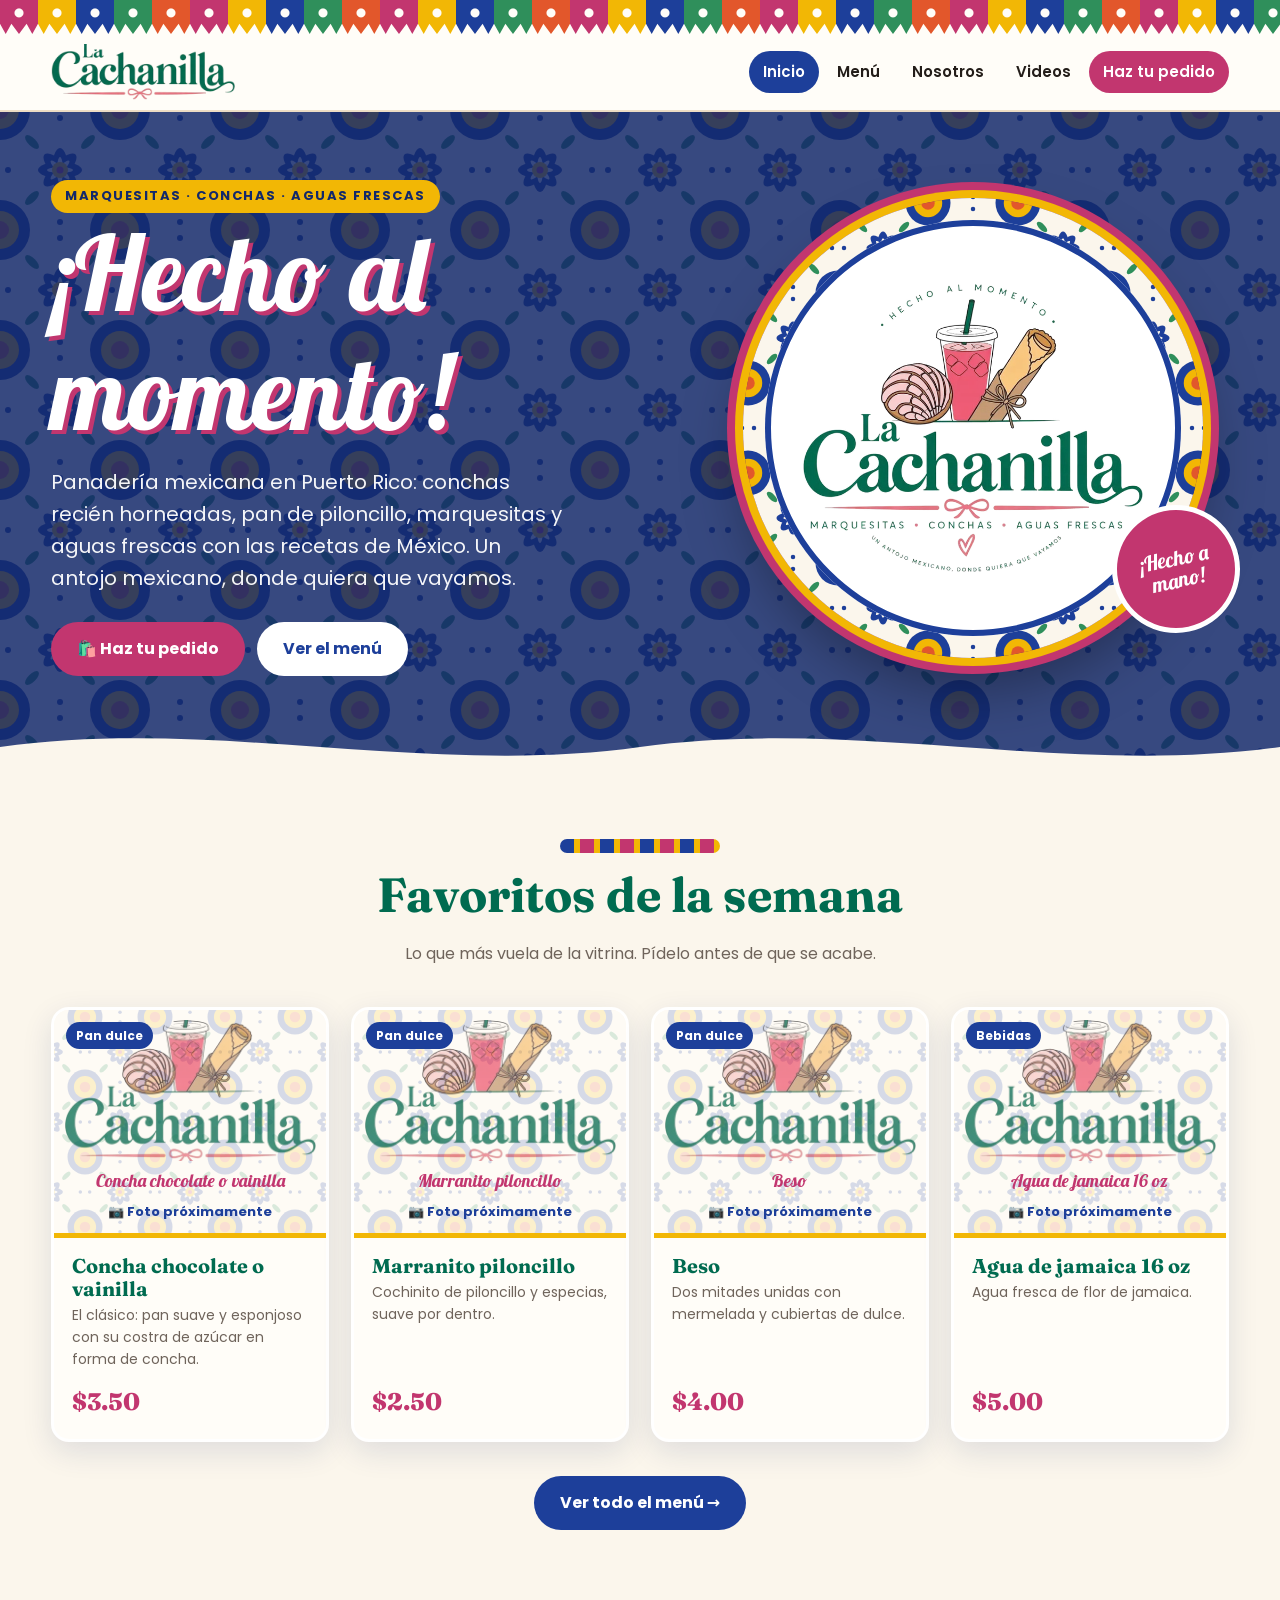
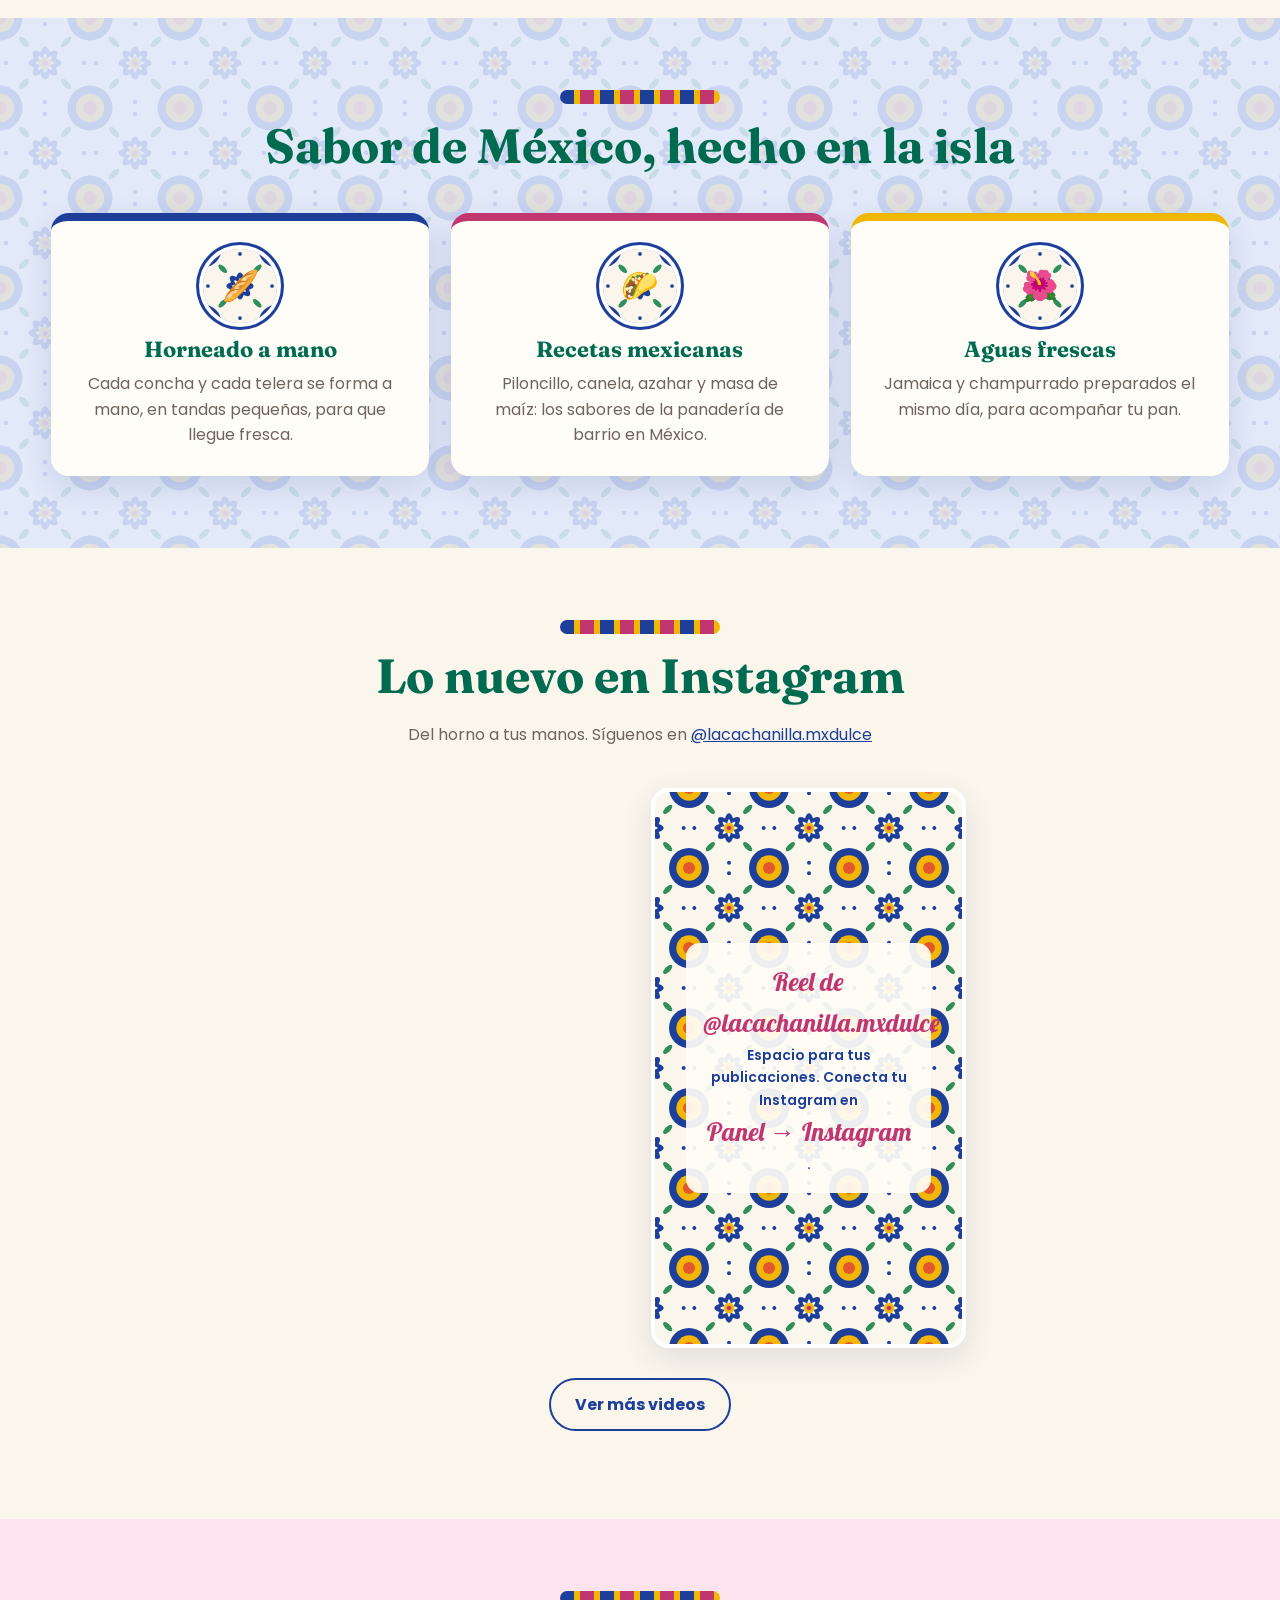
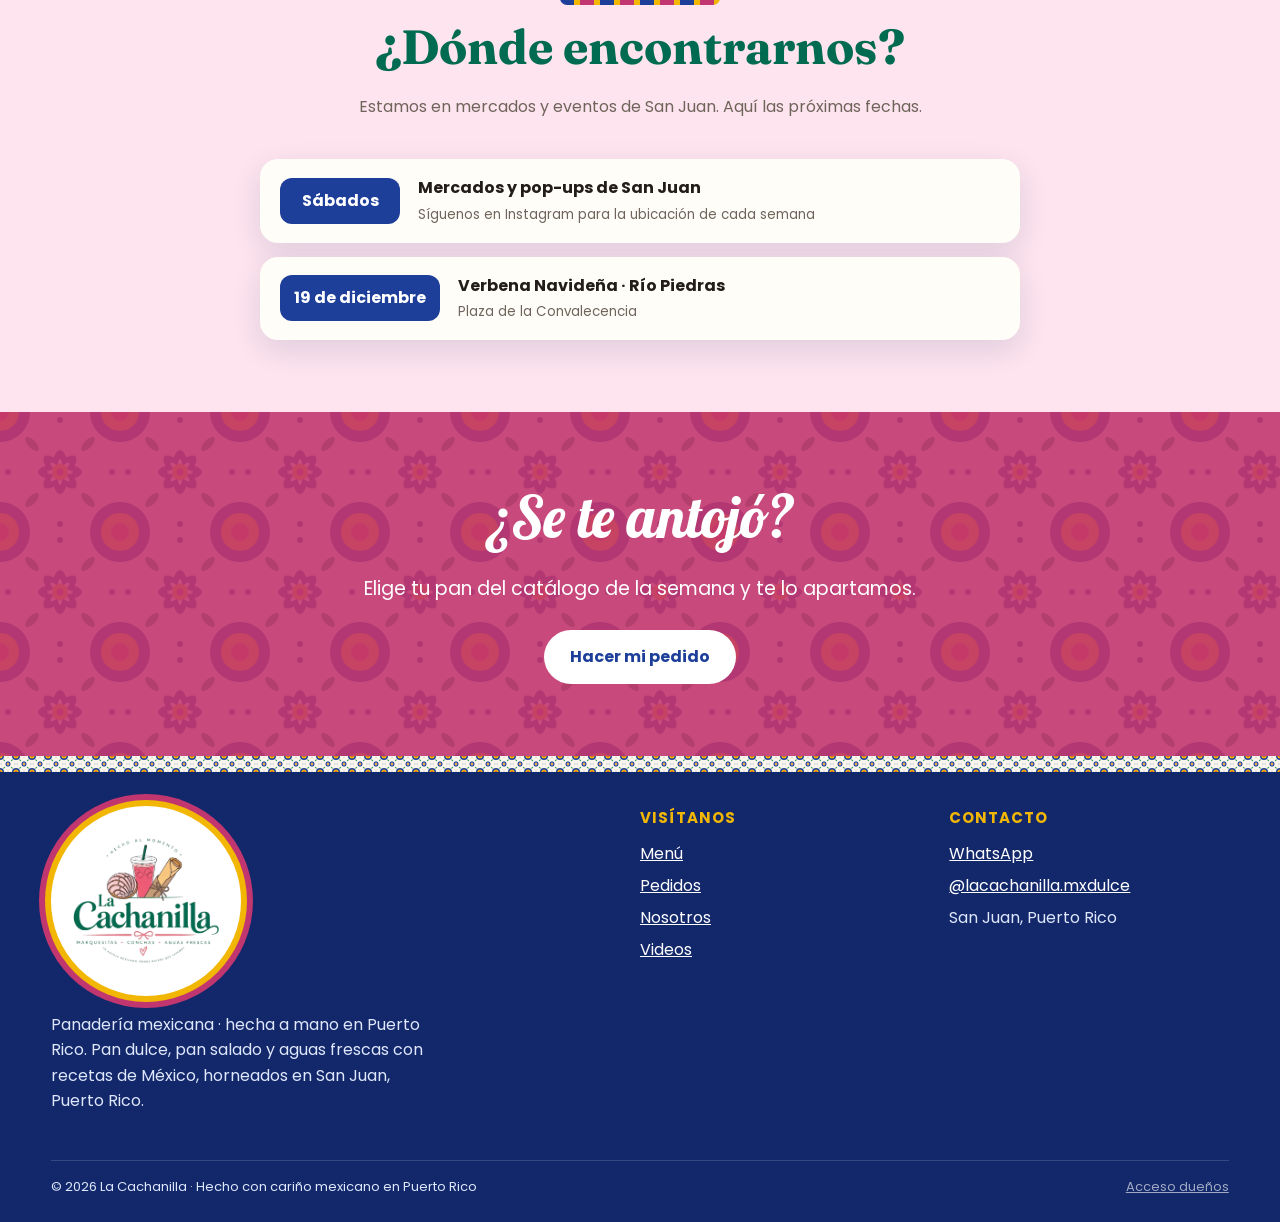
==== commit 9b55da39: "Publicaciones de Instagram automáticas en la portada (Behold) y pestaña Instagram en el panel Co-Aut" ====
--- a/index.html
+++ b/index.html
@@ -72,15 +72,15 @@
     </div>
   </section>
 
-  <!-- VIDEO / INSTAGRAM -->
+  <!-- INSTAGRAM -->
   <section>
     <div class="wrap">
       <div class="titulo rev">
         <div class="cenefa"></div>
-        <h2>Míranos en acción</h2>
-        <p>Del horno a tus manos. Síguenos en Instagram <a id="igLink" target="_blank" rel="noopener"></a></p>
+        <h2>Lo nuevo en Instagram</h2>
+        <p>Del horno a tus manos. Síguenos en <a id="igLink" target="_blank" rel="noopener"></a></p>
       </div>
-      <div class="reels" id="reelsInicio"></div>
+      <div id="igInicio"></div>
       <p style="text-align:center;margin-top:30px"><a class="btn btn-borde" href="instagram.html">Ver más videos</a></p>
     </div>
   </section>
@@ -122,7 +122,7 @@
   $('#eventos').innerHTML = D.negocio.eventos.map(e => `
     <div class="evento rev"><div class="f">${esc(e.fecha)}</div><div><b>${esc(e.lugar)}</b><small>${esc(e.nota || '')}</small></div></div>`).join('');
   const ig = $('#igLink'); ig.href = 'https://instagram.com/' + D.negocio.instagram; ig.textContent = '@' + D.negocio.instagram;
-  pintarReels('#reelsInicio', 2, true);
+  pintarFeed('#igInicio', 6, () => { $('#igInicio').className = 'reels'; pintarReels('#igInicio', 2, true); });
   revelar();
 </script>
 </body>
--- a/assets/css/styles.css
+++ b/assets/css/styles.css
@@ -200,3 +200,25 @@
 .logo-login{display:block;margin:-6px auto 0;width:min(240px,70%)}
 .logo-login img{width:100%;height:auto}
 .caja-login .area{text-align:center;margin:0 0 6px;font-weight:700;letter-spacing:2px;text-transform:uppercase;font-size:12px;color:var(--rosa-marca)}
+
+/* ---------- Publicaciones de Instagram ---------- */
+.ig-perfil{display:flex;align-items:center;gap:14px;background:var(--papel);border-radius:var(--radio);padding:12px 16px;box-shadow:var(--sombra);max-width:520px;margin:0 auto 22px}
+.ig-perfil img,.ig-perfil i{width:56px;height:56px;border-radius:50%;object-fit:cover;box-shadow:0 0 0 3px #fff,0 0 0 6px var(--rosa);flex:none;background:url(../img/marca/icono-180.png) center/cover}
+.ig-perfil div{flex:1;line-height:1.2}
+.ig-perfil b{display:block;color:var(--verde-marca);font-size:17px}
+.ig-perfil small{color:var(--gris)}
+.ig-perfil .btn{padding:10px 20px}
+.ig-grid{display:grid;grid-template-columns:repeat(3,1fr);gap:14px}
+@media (max-width:640px){ .ig-grid{grid-template-columns:repeat(2,1fr);gap:10px} }
+.ig-post{position:relative;display:block;aspect-ratio:1;border-radius:16px;overflow:hidden;background:url(../img/talavera.svg) center/70px;border:4px solid #fff;box-shadow:var(--sombra)}
+.ig-post img{width:100%;height:100%;object-fit:cover;transition:transform .4s}
+.ig-post:hover img{transform:scale(1.06)}
+.ig-post.cargando{animation:igLatido 1.2s ease-in-out infinite alternate}
+@keyframes igLatido{from{opacity:.45}to{opacity:.9}}
+.ig-tipo{position:absolute;top:8px;right:8px;background:rgba(0,0,0,.55);color:#fff;border-radius:8px;padding:2px 8px;font-size:14px}
+.ig-capa{position:absolute;inset:0;display:flex;align-items:flex-end;padding:12px;background:linear-gradient(transparent 45%,rgba(0,60,45,.85));color:#fff;font-size:13px;line-height:1.35;opacity:0;transition:opacity .25s}
+.ig-post:hover .ig-capa,.ig-post:focus .ig-capa{opacity:1}
+@media (hover:none){ .ig-capa{display:none} }
+.ig-perfil div{min-width:0}
+.ig-perfil b{overflow-wrap:anywhere}
+@media (max-width:480px){ .ig-perfil{padding:10px 12px;gap:10px} .ig-perfil b{font-size:15px} .ig-perfil .btn{padding:9px 14px;font-size:14px} .ig-perfil img,.ig-perfil i{width:46px;height:46px} }
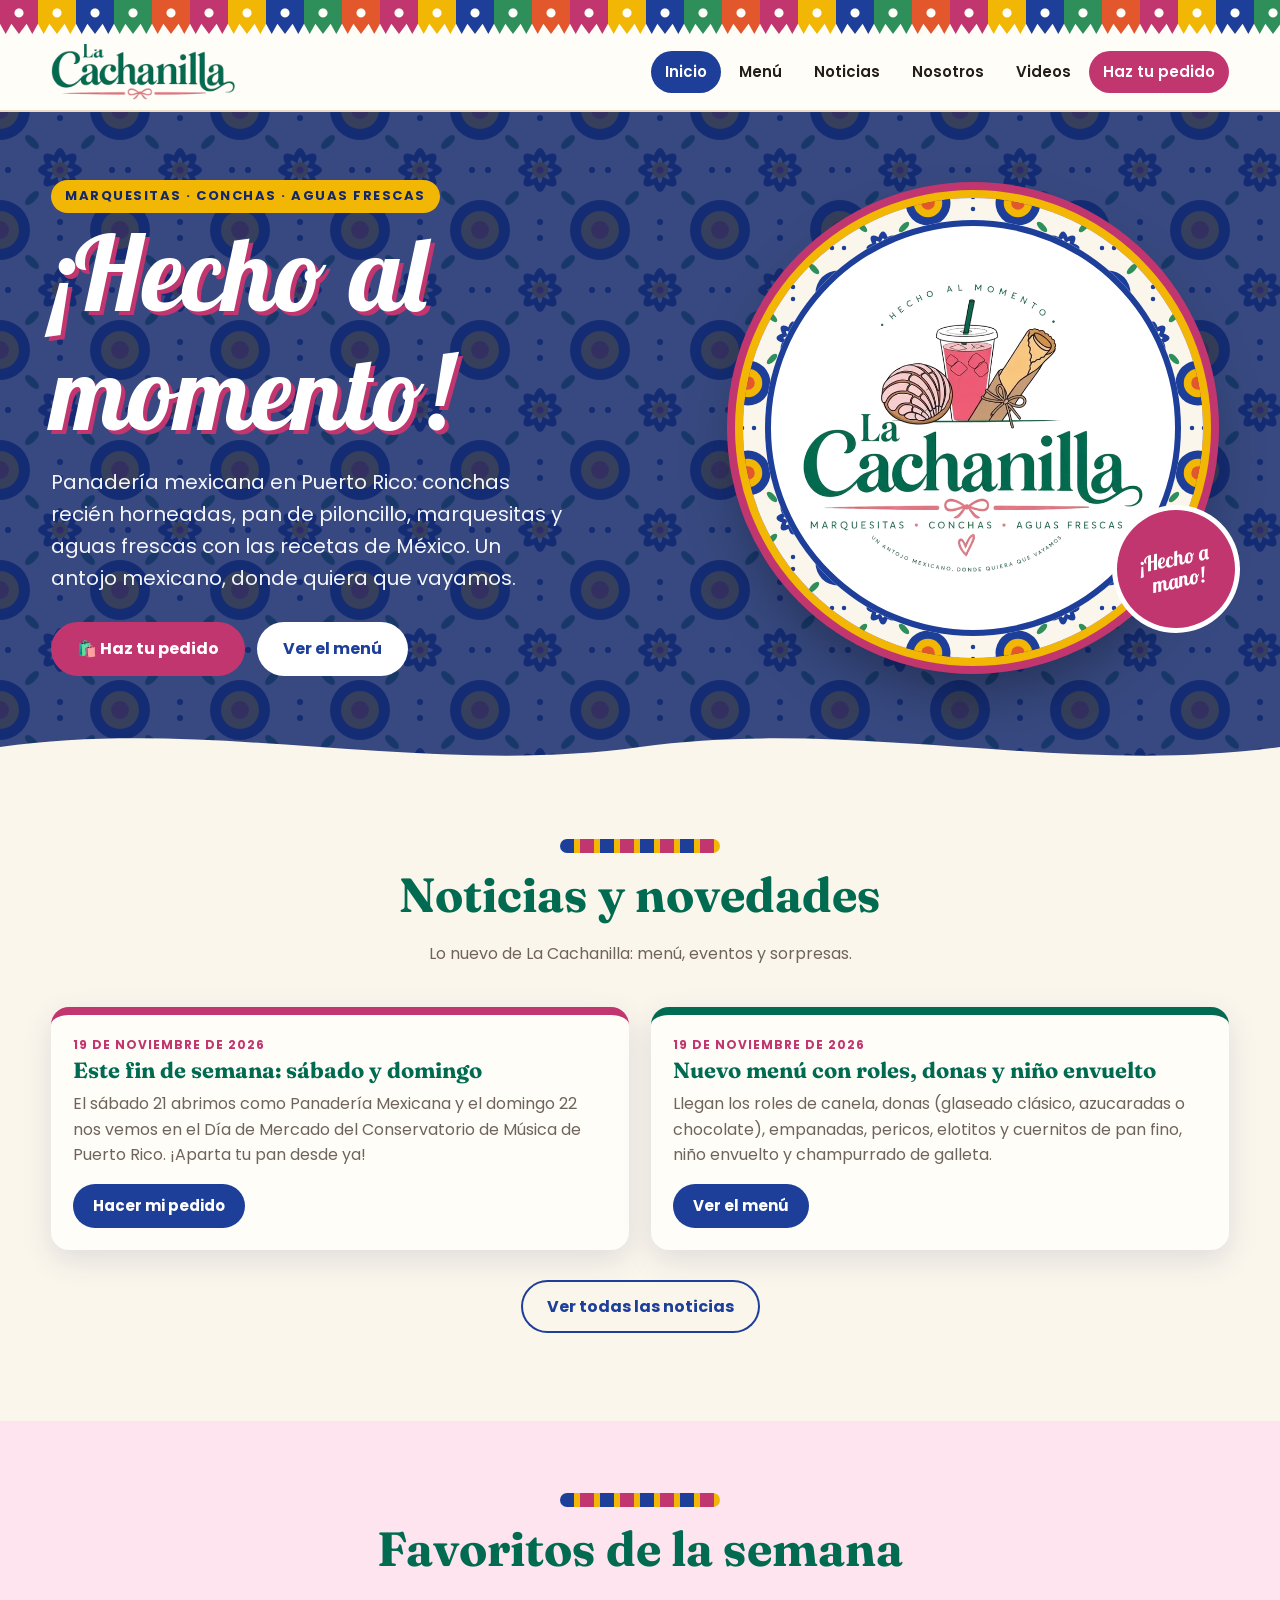
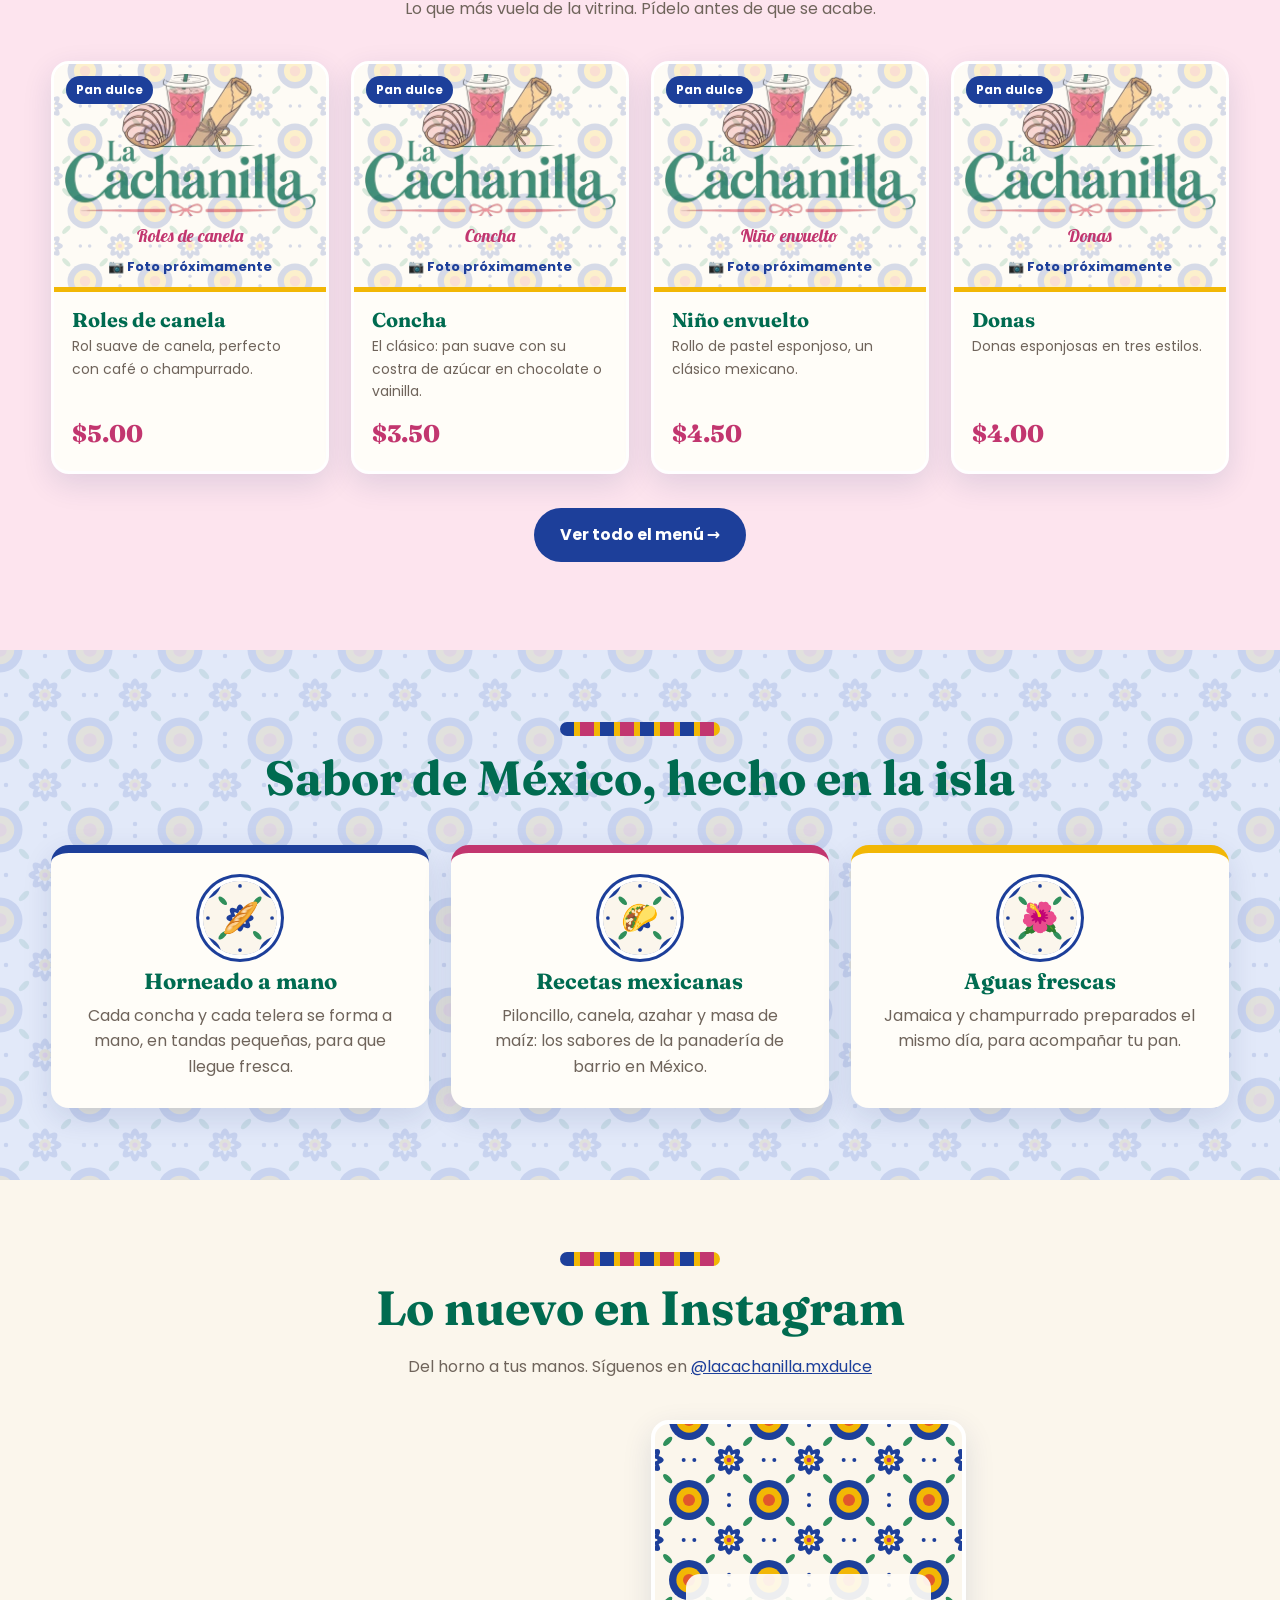
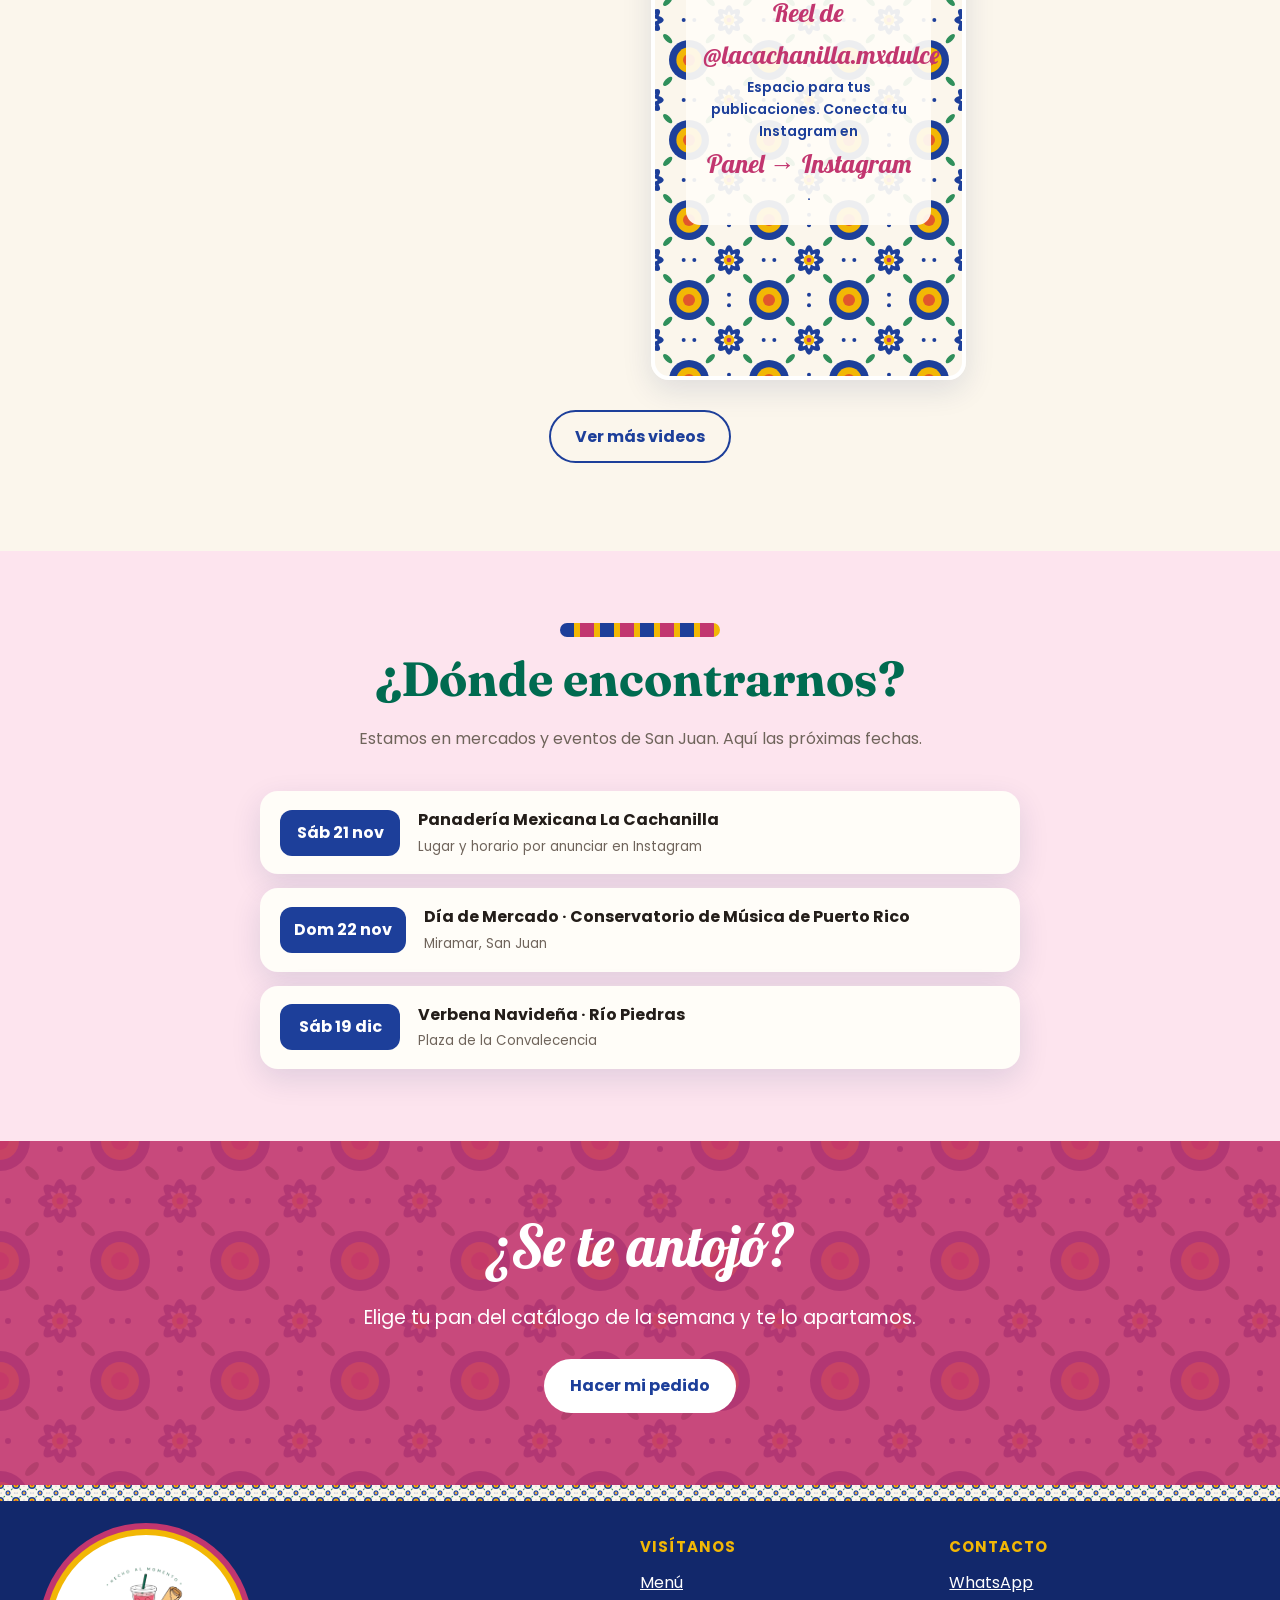
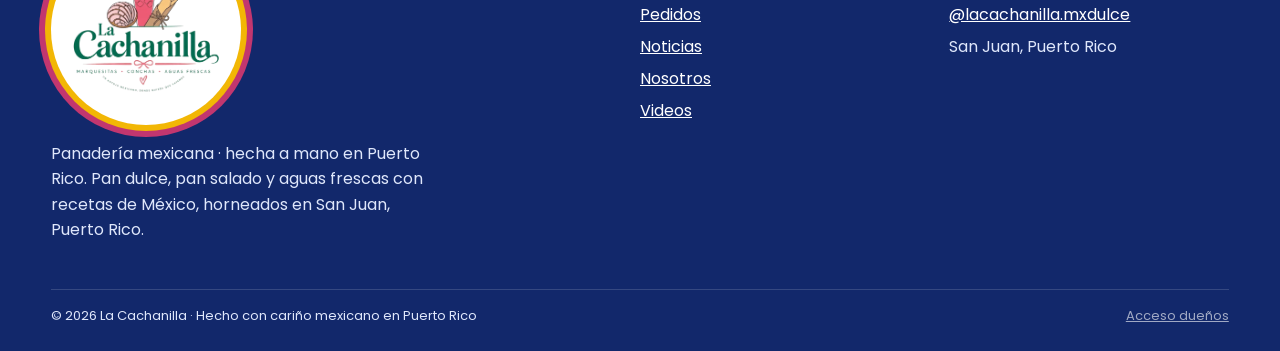
==== commit 5a26eb24: "Menú del fin de semana 21–22 nov, sabores, días de recogido, noticias y eventos Co-Authored-By: Clau" ====
--- a/index.html
+++ b/index.html
@@ -44,8 +44,21 @@
     <svg class="ola" viewBox="0 0 1440 50" preserveAspectRatio="none" aria-hidden="true"><path d="M0 30 C 240 0 480 60 720 30 C 960 0 1200 60 1440 30 L1440 50 L0 50 Z" fill="#fbf6ec"/></svg>
   </section>
 
+  <!-- NOTICIAS -->
+  <section id="seccionNoticias">
+    <div class="wrap">
+      <div class="titulo rev">
+        <div class="cenefa"></div>
+        <h2>Noticias y novedades</h2>
+        <p>Lo nuevo de La Cachanilla: menú, eventos y sorpresas.</p>
+      </div>
+      <div class="noticias" id="noticiasInicio"></div>
+      <p style="text-align:center;margin-top:30px"><a class="btn btn-borde" href="noticias.html">Ver todas las noticias</a></p>
+    </div>
+  </section>
+
   <!-- DESTACADOS -->
-  <section>
+  <section class="bg-rosa">
     <div class="wrap">
       <div class="titulo rev">
         <div class="cenefa"></div>
@@ -119,6 +132,7 @@
       <div class="img">${fotoProducto(p)}<span class="tag">${esc(p.cat)}</span></div>
       <div class="body"><h3>${esc(p.nombre)}</h3><p>${esc(p.desc)}</p><div class="precio">${money(p.precio)}</div></div>
     </article>`).join('');
+  const nt = tarjetasNoticias(3); if (nt) $('#noticiasInicio').innerHTML = nt; else $('#seccionNoticias').remove();
   $('#eventos').innerHTML = D.negocio.eventos.map(e => `
     <div class="evento rev"><div class="f">${esc(e.fecha)}</div><div><b>${esc(e.lugar)}</b><small>${esc(e.nota || '')}</small></div></div>`).join('');
   const ig = $('#igLink'); ig.href = 'https://instagram.com/' + D.negocio.instagram; ig.textContent = '@' + D.negocio.instagram;
--- a/assets/css/styles.css
+++ b/assets/css/styles.css
@@ -222,3 +222,20 @@
 .ig-perfil div{min-width:0}
 .ig-perfil b{overflow-wrap:anywhere}
 @media (max-width:480px){ .ig-perfil{padding:10px 12px;gap:10px} .ig-perfil b{font-size:15px} .ig-perfil .btn{padding:9px 14px;font-size:14px} .ig-perfil img,.ig-perfil i{width:46px;height:46px} }
+
+/* ---------- Sabores ---------- */
+.sabores{display:flex;flex-wrap:wrap;gap:6px;margin:-4px 0 12px}
+.sabores span{background:var(--rosa-l);color:var(--rosa);font-size:12px;font-weight:700;padding:3px 10px;border-radius:999px}
+
+/* ---------- Noticias ---------- */
+.noticias{display:grid;grid-template-columns:repeat(auto-fit,minmax(280px,1fr));gap:22px}
+.noticia{background:var(--papel);border-radius:var(--radio);overflow:hidden;box-shadow:var(--sombra);display:flex;flex-direction:column;border-top:8px solid var(--rosa)}
+.noticia:nth-child(3n+2){border-top-color:var(--verde-marca)} .noticia:nth-child(3n+3){border-top-color:var(--amarillo)}
+.noticia .n-img{aspect-ratio:16/9;background:url(../img/talavera.svg) center/70px}
+.noticia .n-img img{width:100%;height:100%;object-fit:cover}
+.noticia .n-body{padding:20px 22px 22px;display:flex;flex-direction:column;flex:1}
+.noticia time{font-size:12px;font-weight:700;letter-spacing:1px;text-transform:uppercase;color:var(--rosa)}
+.noticia h3{font-size:22px;margin:4px 0 8px}
+.noticia p{color:var(--gris);margin:0 0 16px;flex:1}
+.noticia .btn{align-self:flex-start;padding:10px 20px;font-size:15px}
+.lista-noticias{display:grid;gap:22px;max-width:820px;margin:auto}
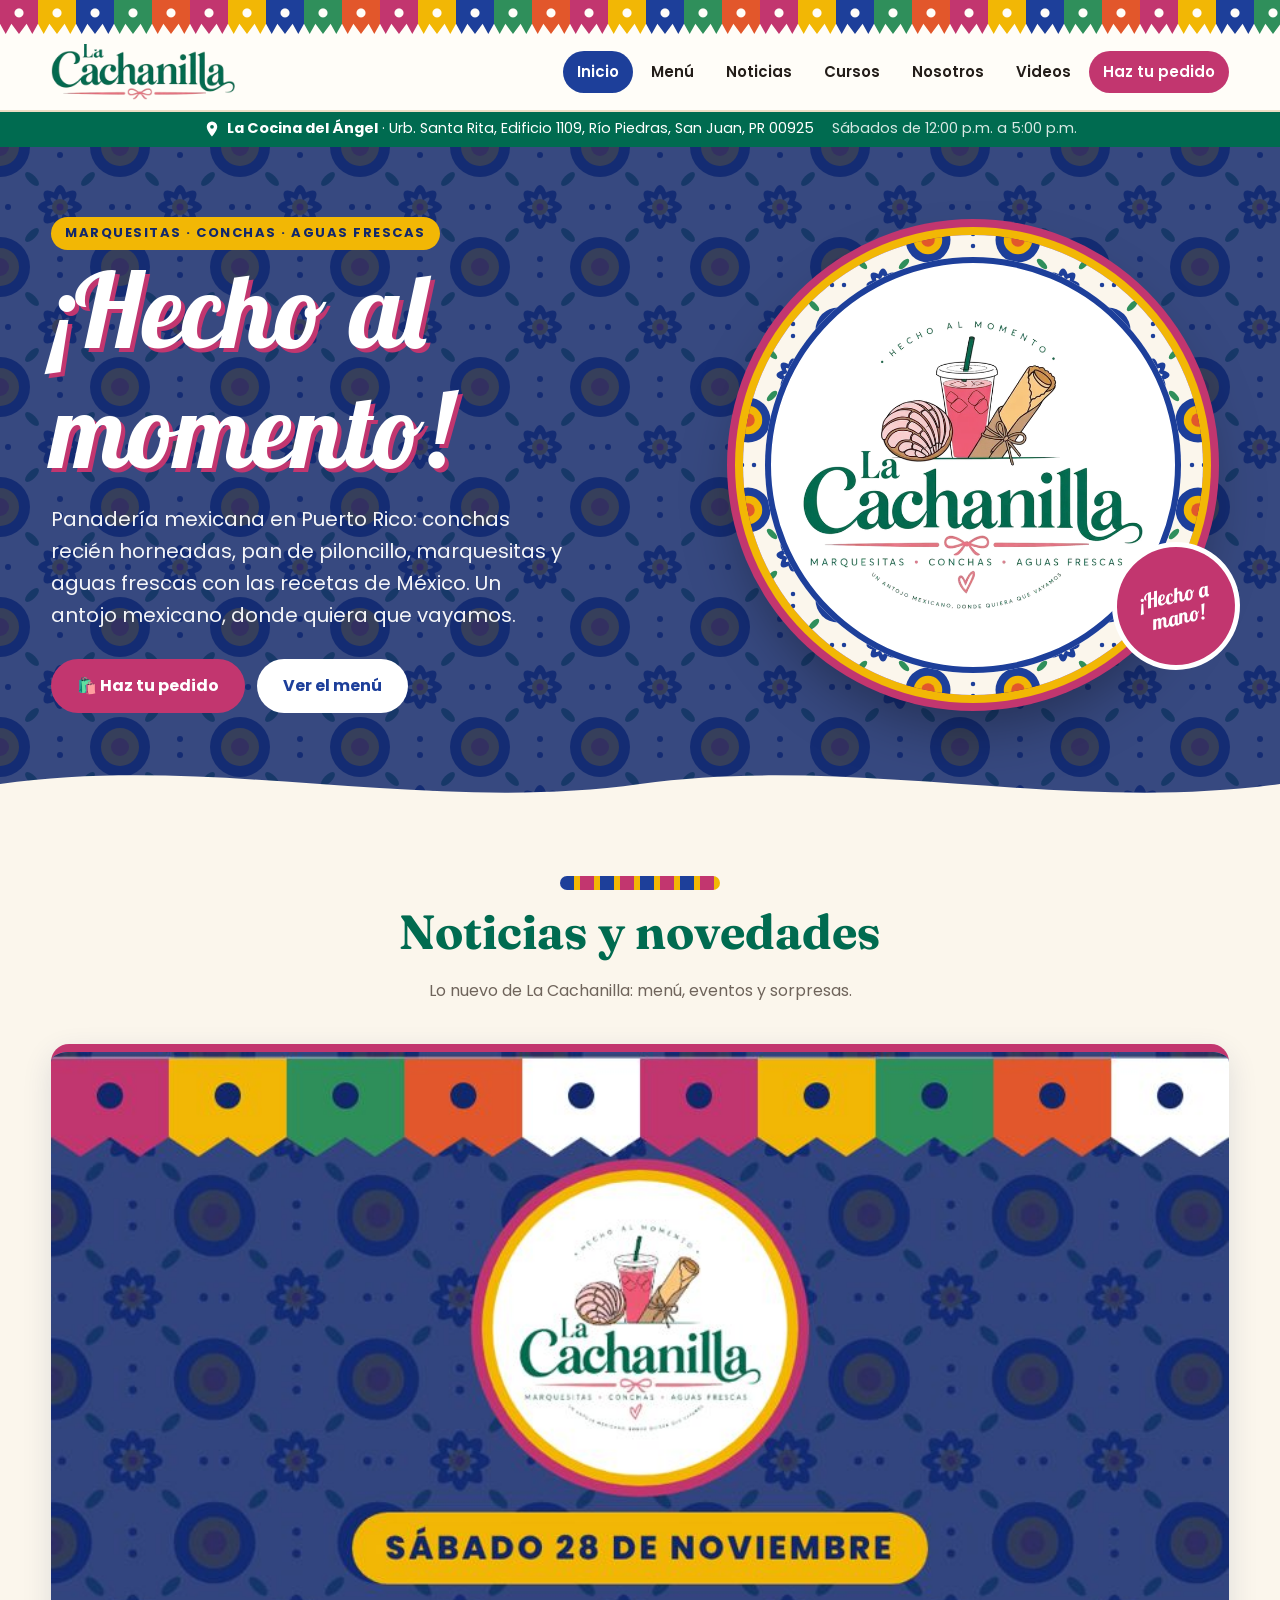
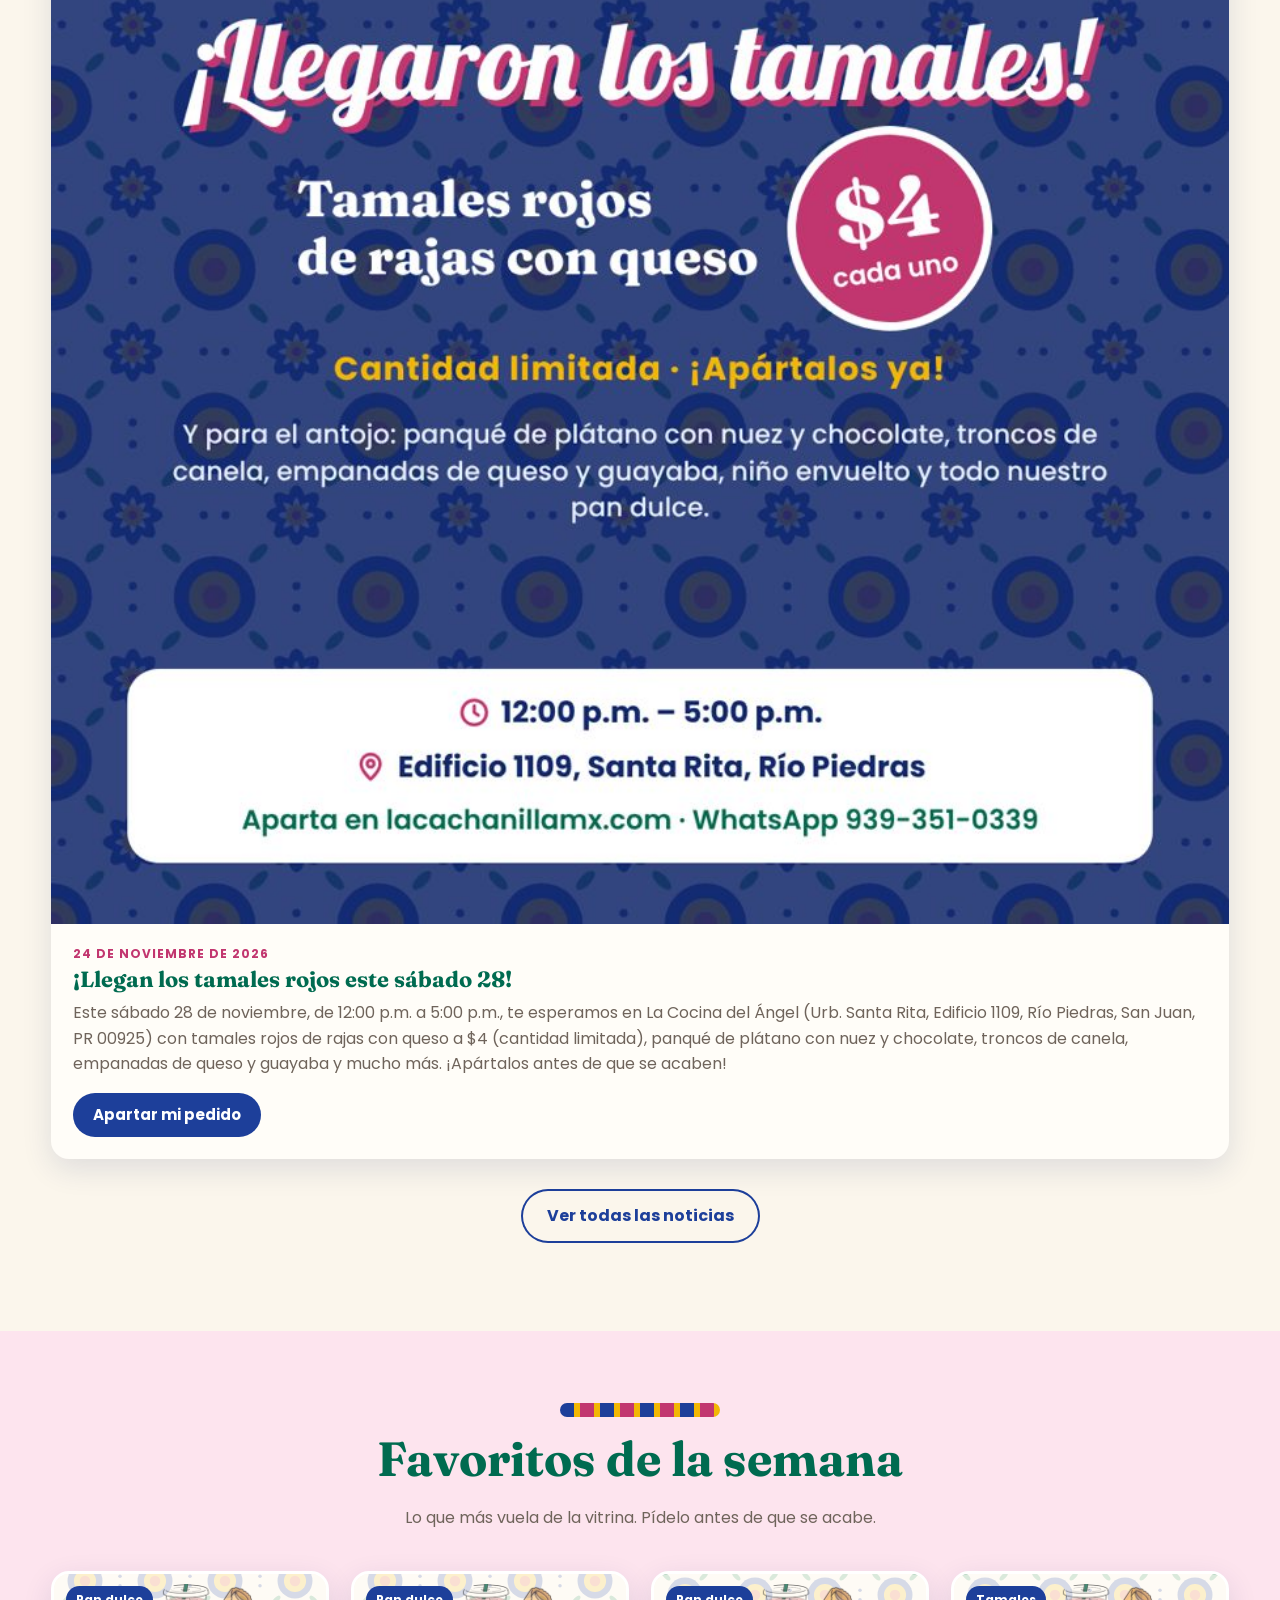
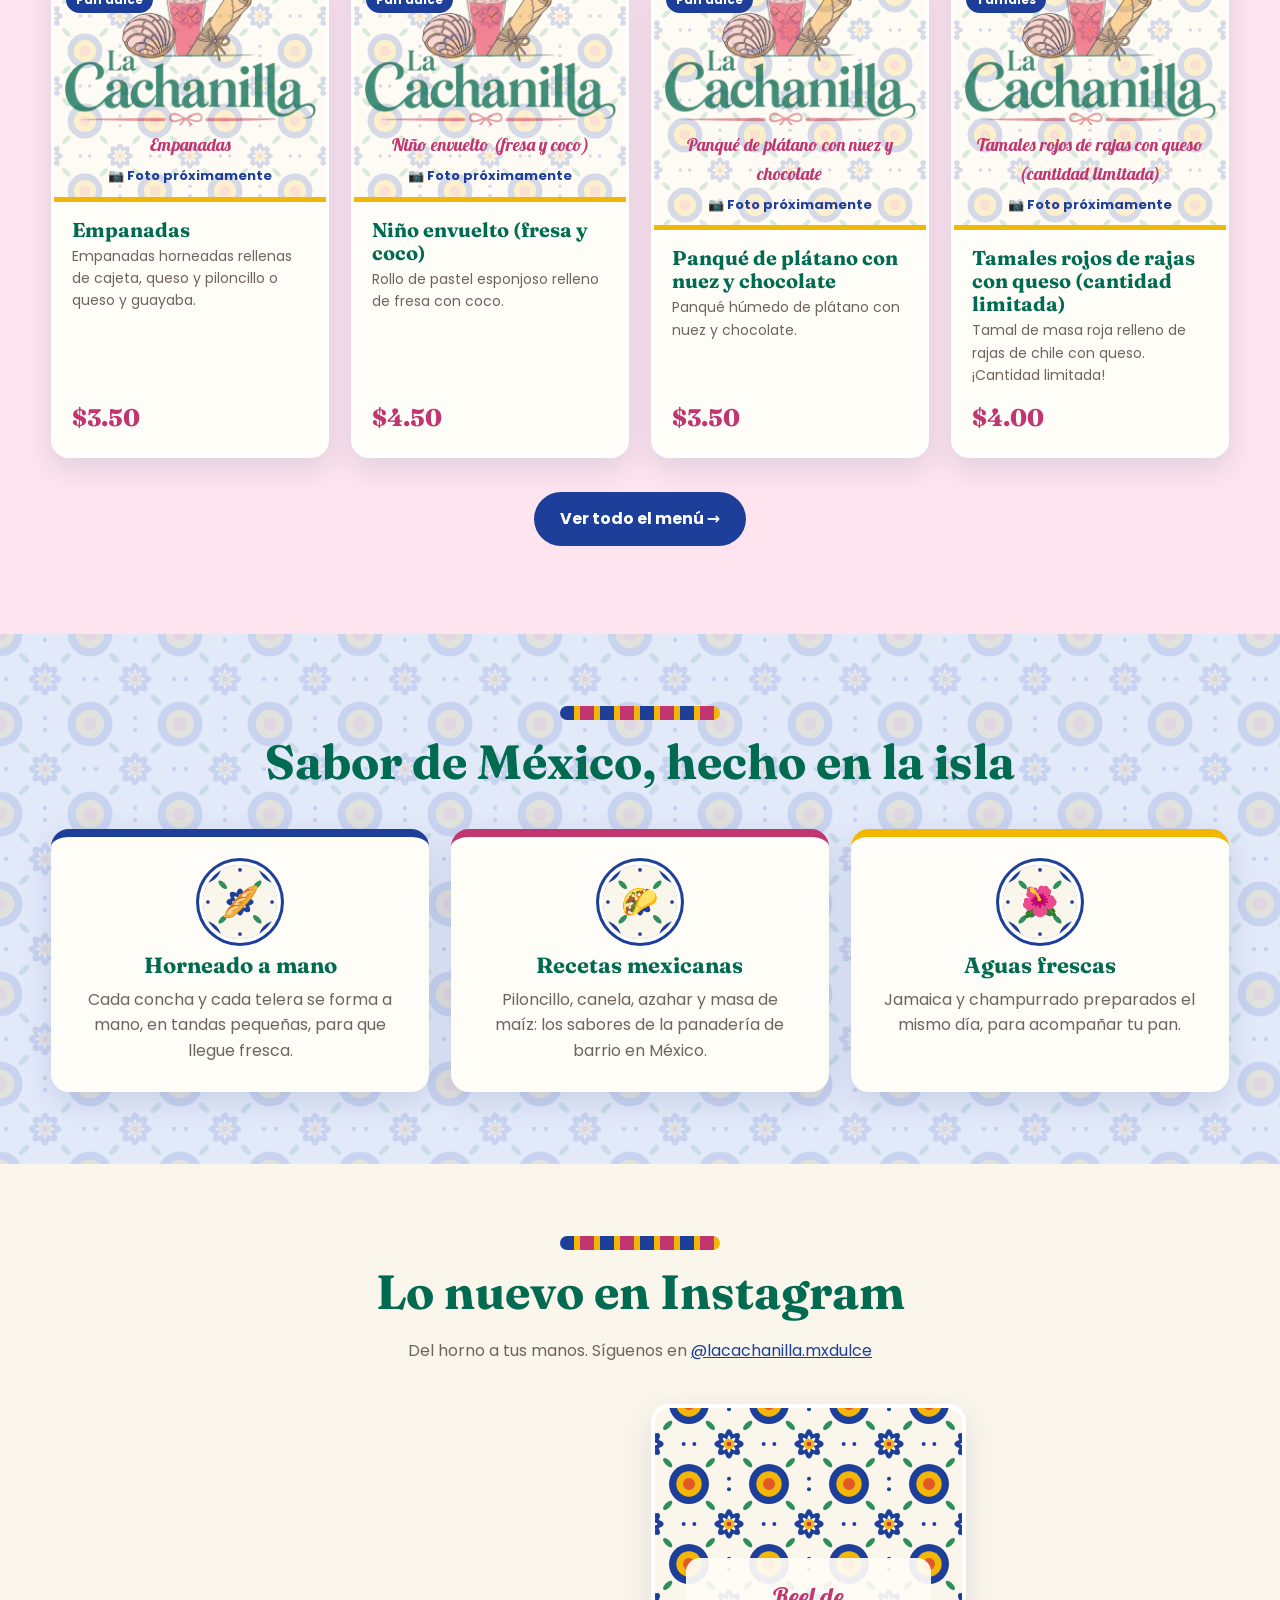
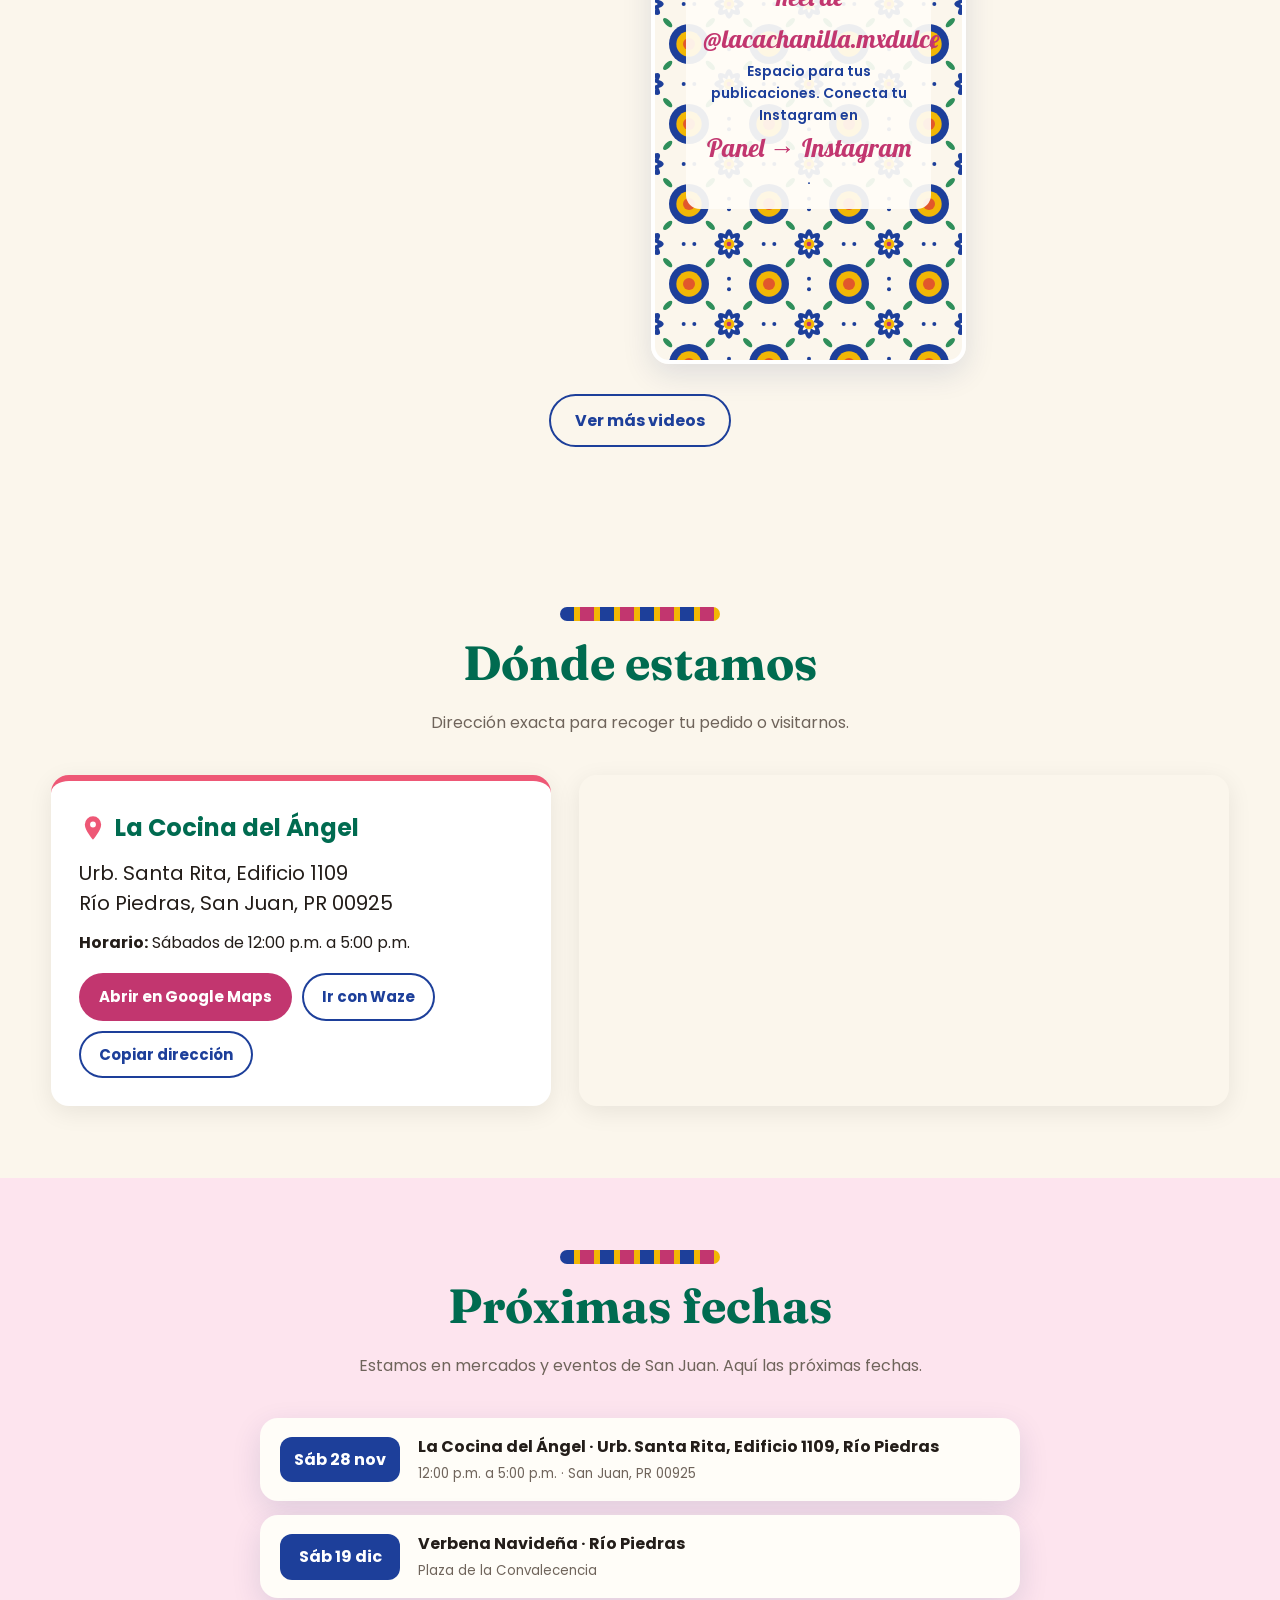
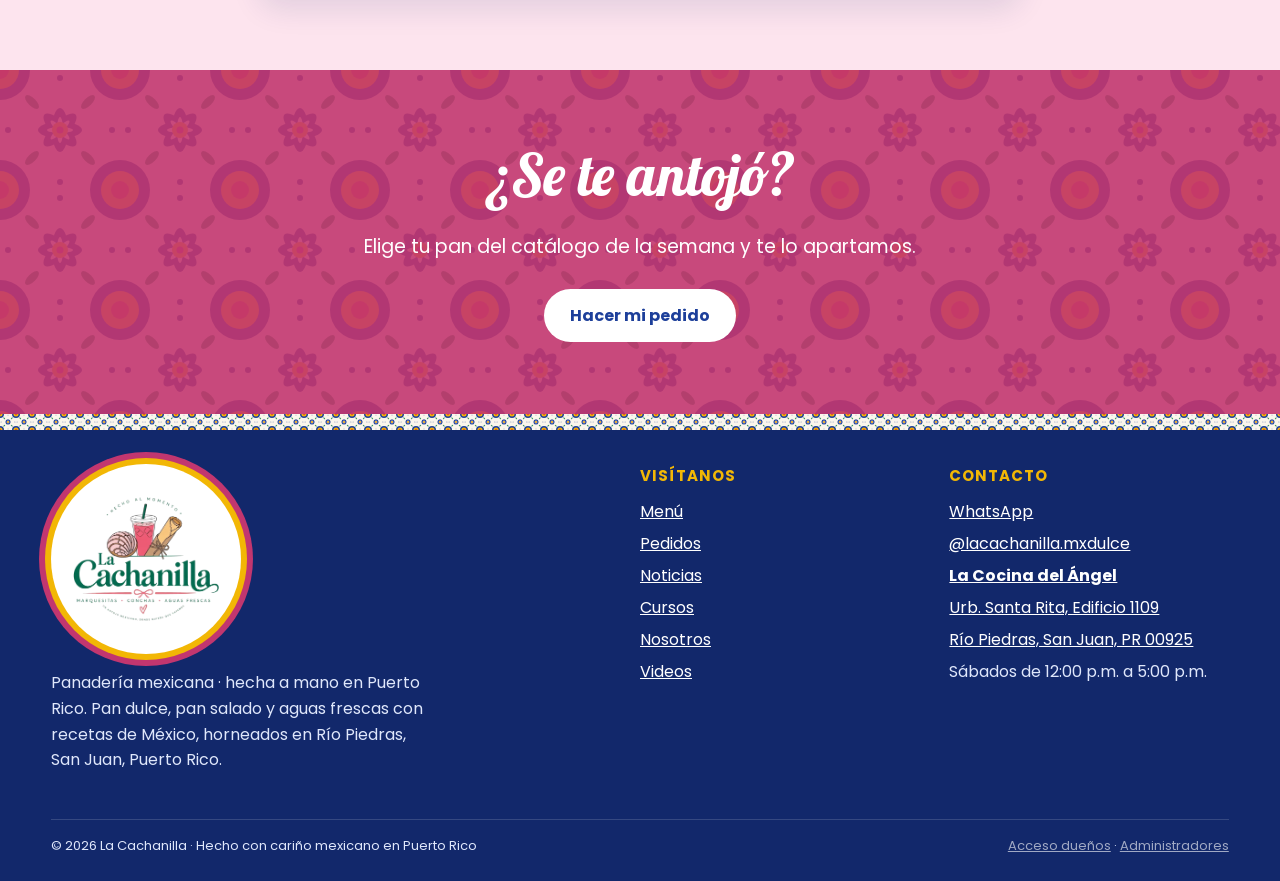
==== commit 25682b05: "Dirección exacta visible: La Cocina del Ángel, Urb. Santa Rita, Edif. 1109, Río Piedras Barra con la" ====
--- a/index.html
+++ b/index.html
@@ -98,12 +98,24 @@
     </div>
   </section>
 
+  <!-- DÓNDE ESTAMOS -->
+  <section id="donde">
+    <div class="wrap">
+      <div class="titulo rev">
+        <div class="cenefa"></div>
+        <h2>Dónde estamos</h2>
+        <p>Dirección exacta para recoger tu pedido o visitarnos.</p>
+      </div>
+      <div class="ubicacion" id="ubicacion"></div>
+    </div>
+  </section>
+
   <!-- EVENTOS -->
   <section class="bg-rosa">
     <div class="wrap">
       <div class="titulo rev">
         <div class="cenefa"></div>
-        <h2>¿Dónde encontrarnos?</h2>
+        <h2>Próximas fechas</h2>
         <p>Estamos en mercados y eventos de San Juan. Aquí las próximas fechas.</p>
       </div>
       <div class="eventos" id="eventos"></div>
--- a/assets/css/styles.css
+++ b/assets/css/styles.css
@@ -239,3 +239,46 @@
 .noticia p{color:var(--gris);margin:0 0 16px;flex:1}
 .noticia .btn{align-self:flex-start;padding:10px 20px;font-size:15px}
 .lista-noticias{display:grid;gap:22px;max-width:820px;margin:auto}
+
+/* ---------- Cursos ---------- */
+.cursos{display:grid;grid-template-columns:repeat(auto-fill,minmax(300px,1fr));gap:26px}
+.curso{background:var(--papel);border-radius:var(--radio);overflow:hidden;box-shadow:var(--sombra);display:flex;flex-direction:column;border:3px solid #fff}
+.curso .portada{position:relative;aspect-ratio:16/9;background:url(../img/talavera.svg) center/80px;border-bottom:6px solid var(--rosa)}
+.curso .portada img{width:100%;height:100%;object-fit:cover}
+.curso .portada iframe{width:100%;height:100%;border:0;display:block}
+.curso .nivel{position:absolute;top:12px;left:12px;background:var(--verde-marca);color:#fff;font-size:12px;font-weight:700;padding:4px 12px;border-radius:999px}
+.curso .body{padding:20px 22px 22px;display:flex;flex-direction:column;flex:1}
+.curso h3{font-size:23px;margin-bottom:6px}
+.curso p{color:var(--gris);margin:0 0 12px}
+.curso .meta{display:flex;gap:14px;flex-wrap:wrap;font-size:13px;font-weight:600;color:var(--cobalto);margin-bottom:10px}
+.curso ul{margin:0 0 16px;padding-left:20px;color:var(--tinta);font-size:14px}
+.curso ul li{margin:3px 0}
+.curso .pie-curso{display:flex;align-items:center;justify-content:space-between;gap:12px;margin-top:auto;flex-wrap:wrap}
+.curso .precio{font-family:var(--f-tit);font-weight:800;color:var(--rosa);font-size:28px}
+.curso .precio small{font-size:14px;color:var(--gris);font-family:var(--f-txt);font-weight:600}
+.curso .btn{padding:12px 22px}
+.cursos-vacio{text-align:center;max-width:620px;margin:0 auto;background:var(--papel);border-radius:var(--radio);padding:34px 26px;box-shadow:var(--sombra);border-top:8px solid var(--rosa)}
+.cursos-vacio h3{font-size:28px}
+
+.noticia .n-img img[src*="promo-"]{object-fit:contain;background:#12286b}
+
+/* Dirección exacta */
+.barra-dir{background:var(--verde-marca,#006b50);color:#fff;font-size:14.5px}
+.barra-dir .wrap{display:flex;flex-wrap:wrap;gap:4px 18px;align-items:center;justify-content:center;padding:7px 16px;text-align:center}
+.barra-dir a{color:#fff;text-decoration:none;display:inline-flex;align-items:center;gap:6px}
+.barra-dir a:hover span{text-decoration:underline}
+.barra-dir .bd-hora{opacity:.85}
+svg.pin{width:18px;height:18px;fill:currentColor;flex:none}
+.ubicacion{display:grid;grid-template-columns:1fr 1.3fr;gap:28px;align-items:stretch}
+.ubic-datos{background:#fff;border-radius:18px;padding:28px;box-shadow:0 6px 24px rgba(0,0,0,.08);border-top:6px solid var(--rosa-marca,#ee5876)}
+.ubic-lugar{display:flex;align-items:center;gap:8px;font-size:24px;font-weight:700;color:var(--verde-marca,#006b50);margin:0 0 10px}
+.ubic-lugar svg.pin{width:28px;height:28px;color:var(--rosa-marca,#ee5876)}
+.ubicacion address{font-style:normal;font-size:20px;line-height:1.5;margin:0 0 12px}
+.ubic-hora{margin:0 0 18px}
+.ubic-btns{display:flex;flex-wrap:wrap;gap:10px}
+.ubic-btns .btn{padding:12px 20px;font-size:15px}
+.ubic-mapa{border-radius:18px;overflow:hidden;min-height:320px;box-shadow:0 6px 24px rgba(0,0,0,.08)}
+.ubic-mapa iframe{width:100%;height:100%;min-height:320px;border:0;display:block}
+.dir-pie a{line-height:1.45}
+#dirRecogido{margin-top:8px}
+@media (max-width:760px){.ubicacion{grid-template-columns:1fr}.ubicacion address{font-size:18px}.barra-dir{font-size:13.5px}}
